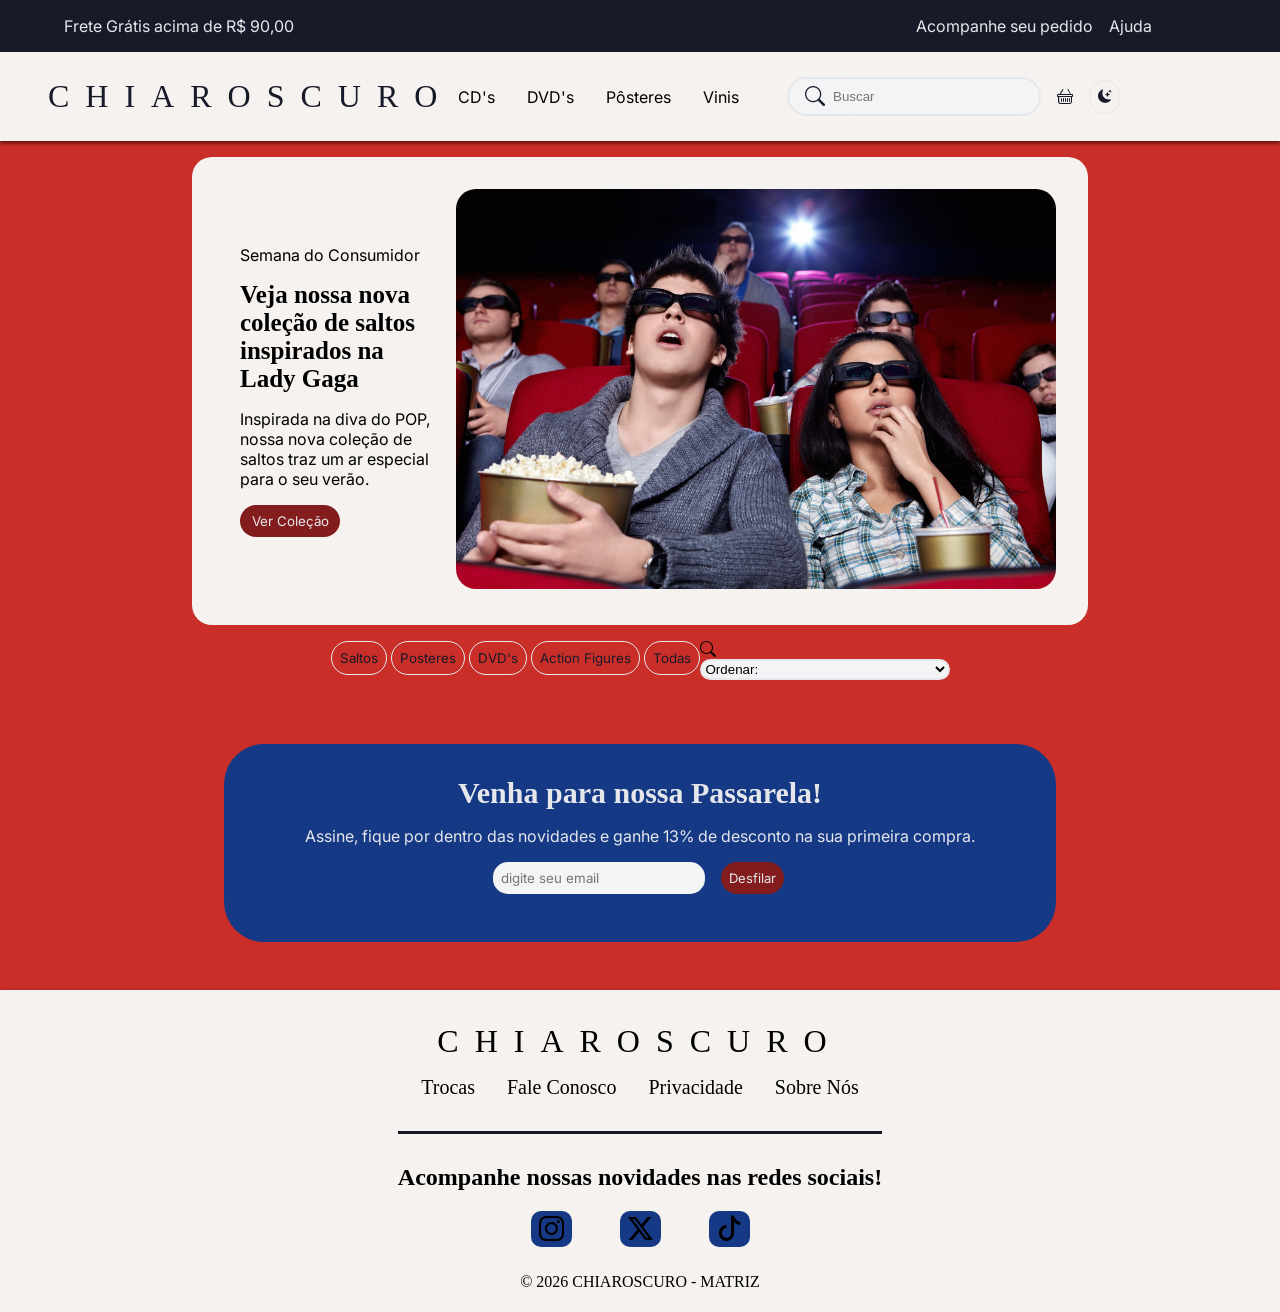
==== index.html @ cea55621 "estrutura inicial nova" ====
<!DOCTYPE html>
<html lang="pt-br">
<head>
    <meta charset="UTF-8">
    <meta name="viewport" content="width=device-width, initial-scale=1.0">
    <link rel="stylesheet" href="https://cdn.jsdelivr.net/npm/bootstrap-icons@1.13.1/font/bootstrap-icons.min.css">
    <link href="https://fonts.googleapis.com/css2?family=Newsreader&family=Inter&display=swap" rel="stylesheet">
    <link rel="stylesheet" href="style.css">
    <title>CHIAROSCURO</title>
</head>
<body>
    <div class="barra-superior">
        <div id="info-frete">
            <span class="frete-gratis">Frete Grátis acima de R$ 90,00</span>
        </div>

        <div id="info-mais">
            <nav>
                <ul>
                    <li><a href="">Acompanhe seu pedido</a></li>
                    <li><a href="">Ajuda</a></li>
                </ul>
            </nav>
        </div>
    </div>

    <header class="masthead">

        <h1>CHIAROSCURO</h1>
        <div class="info-header">
            <nav>
                <ul>
                    <li><a href=""></a>CD's</li>
                    <li><a href=""></a>DVD's</li>
                    <li><a href=""></a>Pôsteres</li>
                    <li><a href=""></a>Vinis</li>
                </ul>
            </nav>
        
            <div class="buscar-item">
                <i class="bi bi-search"></i>
                <input type="search" placeholder="Buscar">

                <div id="resultados-busca">
                    <div id="grid-resultados-busca">
                        
                    </div>
                </div>
            </div>

            <a href="carrinho.html" id="carrinho"><i class="bi bi-basket"></i></a>

            <button id="botao-modo-escuro" type="button"><i class="bi bi-moon-stars-fill"></i></button>
        </div>

    </header>

    <main>
        
        <section class="hero">
            <div class="novidades">
                <article class="bloco-principal">
                    <span>Semana do Consumidor</span>
                    <h2>Veja nossa nova coleção de saltos inspirados na Lady Gaga</h2>
                    <p>Inspirada na diva do POP, nossa nova coleção de saltos traz um ar especial para o seu verão.</p>
                    <div class="botao-vermais">
                        <button id="vermais">Ver Coleção</button>
                    </div>
                </article>

                <aside id="foto-ladygaga">
                    <img src="img/semana_do_consumidor.jpg" alt="amigos na sala de cinema">
                </aside>
            </div>
        
        </section>

        <section id="colecao-itens">
            <div class="topo-colecao-itens">
                <div class="filtrar-itens">
                    <button type="button">Saltos</button>
                    <button type="button">Posteres</button>
                    <button type="button">DVD's</button>
                    <button type="button">Action Figures</button>
                    <button type="button" id="filtrar-todos">Todas</button>
                </div>

                <div class="ordenar-itens">
                    <span class="total-itens"></span>

                    <div class="ordenar-itens">
                        <i class="bi bi-search"></i>
                        <select id="tipo-ordenacao" name="tipo-ordenacao" required>
                            <option value="ordenar">Ordenar: </option>
                            <option value="menor">menor -> maior</option>
                            <option value="maior">maior -> menor</option>
                            <option value="alfabetico">A a Z</option>
                            <option value="ocitebafla">Z a A</option>
                        </select>
                    </div>

                </div>
            </div>

            <div id="grid-colecao-itens">

            </div>
        </section>

        <section class="bloco-final">
            <div id="newsletter">
                <h2>Venha para nossa Passarela!</h2>
                <p>Assine, fique por dentro das novidades e ganhe 13% de desconto na sua primeira compra.</p>
                <form id="form-newsletter">
                    <input type="email" id="email" placeholder="digite seu email" required>
                    <button type="submit">Desfilar</button>
                </form>
                <div id="mensagem-newsletter"></div>
            </div>
        </section>

    </main>

    <footer>

        <div class="footer-institucional">
            <h1>CHIAROSCURO</h1>
            <nav class="info-institucional">
                <ul>
                    <li><a href="">Trocas</a></li>
                    <li><a href="mailto:monsterus@gmail.com">Fale Conosco</a></li>
                    <li><a href="">Privacidade</a></li>
                    <li><a href="">Sobre Nós</a></li>
                </ul>
            </nav>
        </div>
        <div class="footer-social">
            <h2>Acompanhe nossas novidades nas redes sociais!</h2>
            <nav>
                <ul>
                    <li><a href="https://www.instagram.com"><i class="bi bi-instagram"></i></a></i></li>
                    <li><a href="https://x.com"><i class="bi bi-twitter-x"></i></a></i></li>
                    <li><a href="https://www.tiktok.com"><i class="bi bi-tiktok"></i></a></li>
                </ul>
            </nav>
            <p>&copy; 2026 CHIAROSCURO - MATRIZ</p>
        </div>

    </footer>
    <script src="script.js"></script>
</body>
</html>
---- style.css ----
/********************
    GERAL 
********************/

* {
    margin: 0;
    padding: 0;
}

:root {
    --fundoPagina: #ca2e28; /* fundo de pagina */
    --ink: #181A2A ; /* texto principal*/
    --slate: #6B7280; /* texto secundario descricao*/
    --mist: #F3F4F6; /* cards campos*/ 
    --line: #E5E7EB; /* linhas e bordas */
    --accent: #6D28D9; /* marca, botoes de acao e destaques */
    --price: #059669; /*Precos e selos de oferta*/
    --star: #F59E0B; /*Estrelas de avaliacao*/

    --dvds: #6D28D9;
    --saltos: #0EA5E9;
    --poster: #059669;
    --figure: #DB2777;

    --padraoChiaroscuro: hsl(30, 23%, 95%);
    --padrao-Destaque: #153985;
    --botao-Destaque: #831d1d;

    --fonteTitulo: 'New Reader'; 
    --fontePadrao: 'Inter'; 

    --sombreamento: 0 2px 4px rgba(0, 0, 0, 0.6);
}

html {
    scroll-behavior: smooth;
    background-color: var(--fundoPagina);
}

/********************
    BOTÕES 
********************/

button {
    font-family: var(--fontePadrao);
    padding: 0.5rem;
    border-radius: 20px;
    transition: transform 0.3s;
    background-color: var(--paper);
    color: var(--ink);
    border: 1px solid var(--line);
}

button:hover {
    cursor: pointer;
    transform: scale(1.05);
}

.hero button{
    width: 50%;
    color: var(--line);
    background-color: var(--botao-Destaque);
    border: none;
}

#newsletter button {
    color: var(--line);
    font-size: 13px;
    background-color: var(--botao-Destaque);
    border: none;
}

.filtrar-noticias button {
    font-family: var(--fontePadrao);
    border: none;
}

.filtrar-noticias button:hover {
    background-color: var(--padraoExtravagancia);
    color: var(--paper);
}

/**************************
    BARRA SUPERIOR 
**************************/

.barra-superior{
    display: flex;
    justify-content: space-between;
    padding: 1rem;
    padding-left: 4rem;
    padding-right: 8rem;
    align-items: center;
    background-color: var(--ink);
}

.barra-superior span {
    font-family: var(--fontePadrao);
    color: var(--line);
}

#info-mais ul{
    display: flex;
    list-style: none;
    gap: 1rem;
}

#info-mais ul a {
    font-family: var(--fontePadrao);
    text-decoration: none;
    color: var(--line);
}

/**************************
    MASTERHEAD
**************************/

.masthead {
    display: flex; 
    justify-content: space-between;
    align-items: center;
    position: sticky;
    top: 0;
    padding: 1rem;
    padding-left: 2rem;
    padding-right: 10rem;
    background-color: var(--padraoChiaroscuro);
    box-shadow: var(--sombreamento);
    margin-bottom: 1rem;
}

.masthead h1 {
    font-family: var(--fonteTitulo);
    font-weight: 200;

    color: var(--ink);
    padding: 10px 0px;
    width: fit-content;
    padding-left: 1rem;
    letter-spacing: 1rem;
    
}

.info-header {
    display: flex;
    flex-direction: row;
    align-items: center;
    gap: 1rem;
}

.info-header ul {
    display: flex;
    list-style: none;
    gap: 2rem;
    margin-right: 2rem ;
    font-family: var(--fontePadrao);
}

.info-header ul a {
    position: relative;
    text-decoration: none;
    color: var(--ink);
}

.masthead a {
    text-decoration: none;
    color: var(--ink);
}

/* BUSCAR NOTÍCIAS */

.buscar-item, #tipo-ordenacao {
    background-color: var(--mist);
    display: flex;
    border: 2px solid var(--line);
    border-radius: 20px;
    align-items: center;
    position: relative;
    width: 250px;
    gap: 0;
}

.buscar-item i {
    display: block;
    font-size: 20px;
    padding-left: 1rem;
    padding-right: 0.5rem;
    color: var(--ink);
}

.buscar-item input {
    background-color: var(--mist);
    width: 100%;
    padding: 10px 0px 10px 0px;
    border: none;
    outline: none;
    border-radius: 20px;
}

.buscar-item:focus-within {
    border-color: var(--botao-Destaque);
}

#resultados-busca {
    display: none;
    position: absolute;
    top: calc(100% + 5px);;
    left: 0;
    width: 100%;
    background-color: var(--paper);
    padding: 1rem;
    max-height: 400px;
    overflow-y: auto;
}

.busca-invalida {
    grid-column: 1 / -1;
    display: flex;
    flex-direction: column;
    align-items: center;
}

.busca-invalida img {
    border-radius: 10px;
}

#grid-resultados-busca {
    display: grid;
    grid-template-columns: 1fr;
    gap: 1rem;
    scroll-behavior: auto;
}

.busca-sucedida {
    display: flex;
    flex-direction: column;
    max-width: 500px;
    padding: 0.7rem;
    gap: 0.3rem;
}

.busca-sucedida .manchete{
    color: var(--ink);
    font-family: var(--fonteTitulo);
    margin-top: 0.5rem;
    font-size: 16px;
}

.busca-sucedida .informacoes{
    color: var(--slate);
    font-size: 12px;
}

.img-noticia {
    width: 100%;
    height: 100px;
    object-fit: cover;
    border-radius: 10px;
    margin-bottom: 1rem;
}

/**********************
    HERO 
**********************/

.hero {
    display: flex;
    width: 70%;
    margin: 0 auto;
    border-radius: 20px;
    background-color: var(--padraoChiaroscuro);
}

.novidades {
    display: flex;
    padding: 2rem;
}

.bloco-principal {
    display: flex;
    flex-direction: column;
    padding: 1rem;
    background-color: var(--padraoChiaroscuro);
    justify-content: center;
    padding: 1rem;
    gap: 1rem;
    font-family: var(--fontePadrao);
}

.bloco-principal h2 { /* ??????? não foi*/
    font-family: var(--fonteTitulo);
    font-size: 25px;
}

.hero img {
    width: 600px;
    height: 400px;
    border-radius: 20px;
}

/********************
    GRID PRODUTOS
********************/

.colecao-itens {


}

/********************
    BLOCO FINAL 
********************/

.topo-colecao-itens {
    display: flex;
    justify-content: center;
    width: 70%;
    margin: 0 auto;
    padding: 1rem;
}

/********************
    BLOCO FINAL 
********************/

.bloco-final {
    display: flex;
    justify-content: center;
    width: 70%;
    margin: 0 auto;
    padding: 1rem;
}

/* NEWSLETTER */

#form-newsletter {
    display: flex;
}

#newsletter {
    display: flex;
    flex-direction: column;
    align-items: center;
    width: 100%;
    padding: 2rem;
    background-color: var(--padrao-Destaque);
    border-radius: 40px;
    gap: 1rem;
    margin: 2rem;
}

#newsletter h2 {
    font-size: 30px;
    color: var(--line);
    font-family: var(--fonteTitulo); 
}

#newsletter p {
    color: var(--line);
    font-family: var(--fontePadrao);
}

#newsletter input {
    width: 60%;
    background-color: var(--mist);
    font-family: var(--fontePadrao);
    border-radius: 15px;
    border: none;
    padding: 8px;
    margin: 0 1rem;
}

#newsletter input:focus {
  outline-color: var(--padrao-Destaque);
}

.mensagem-confirmacao {
    color: var(--line);
    display: flex;
    flex-direction: column;
    align-items: center;
    padding: 1rem;
    border-radius: 15px;
    background-color: var(--botao-Destaque);
}

.mensagem-confirmacao strong {
    font-size: 20px;
    color: var(--line);
    font-family: var(--fonteTitulo);
    padding: 0.5rem;
}

.mensagem-confirmacao img {
    padding: 0.5rem;
    border-radius: 15px;
    width: 200px;
    height: 100%;
}


/**************
    FOOTER
**************/

footer {
    display: grid;
    grid-template-rows: 1fr 1fr;
    padding: 1rem;
    align-items: center;
    justify-content: center;
    background-color: var(--padraoChiaroscuro);
    box-shadow: 0px 2px 4px rgba(0, 0, 0, 0.6);
}

.footer-institucional {
    display: grid;
    grid-template-rows: auto auto;
    align-items: center;
    justify-content: center;
    padding-bottom: 2rem;
    border-bottom: 3px solid var(--ink);
}

footer h1{
    text-align: center;
    font-weight: 200;
    font-family: var(--fonteTitulo);
    color:var(--corDestaquePadrao);
    padding-bottom: 1rem;
    letter-spacing: 1rem;
}

.footer-institucional li a{
    text-decoration: none;
}

.footer-institucional a:hover{
    text-decoration: underline;
}

.info-institucional ul{
    gap: 2rem;
    display: flex;
    list-style: none;
}

.info-institucional a {
    color: black;
    font-size: 20px;
}

.footer-social {
    display: grid;
    grid-template-rows: 1fr 1fr 1fr ;
    padding-top: 0.8rem;
    gap: 1.5rem;
    align-items: center;
    justify-content: center;
}

.footer-social ul {
    display: flex;
    list-style: none;
    align-items: center;
    justify-content: center;
}

.footer-social a {
    color: var(--corFundoPadrao);
    font-size: 25px;
    margin: 1.5rem;
    background-color: var(--padrao-Destaque);
    padding: 0.5rem;
    padding-top: 0.3rem;
    padding-bottom: 0.3rem;
    border-radius: 10px;
    color: var(--corFundoPadrao);
}

.footer-social p {
    text-align: center;
}
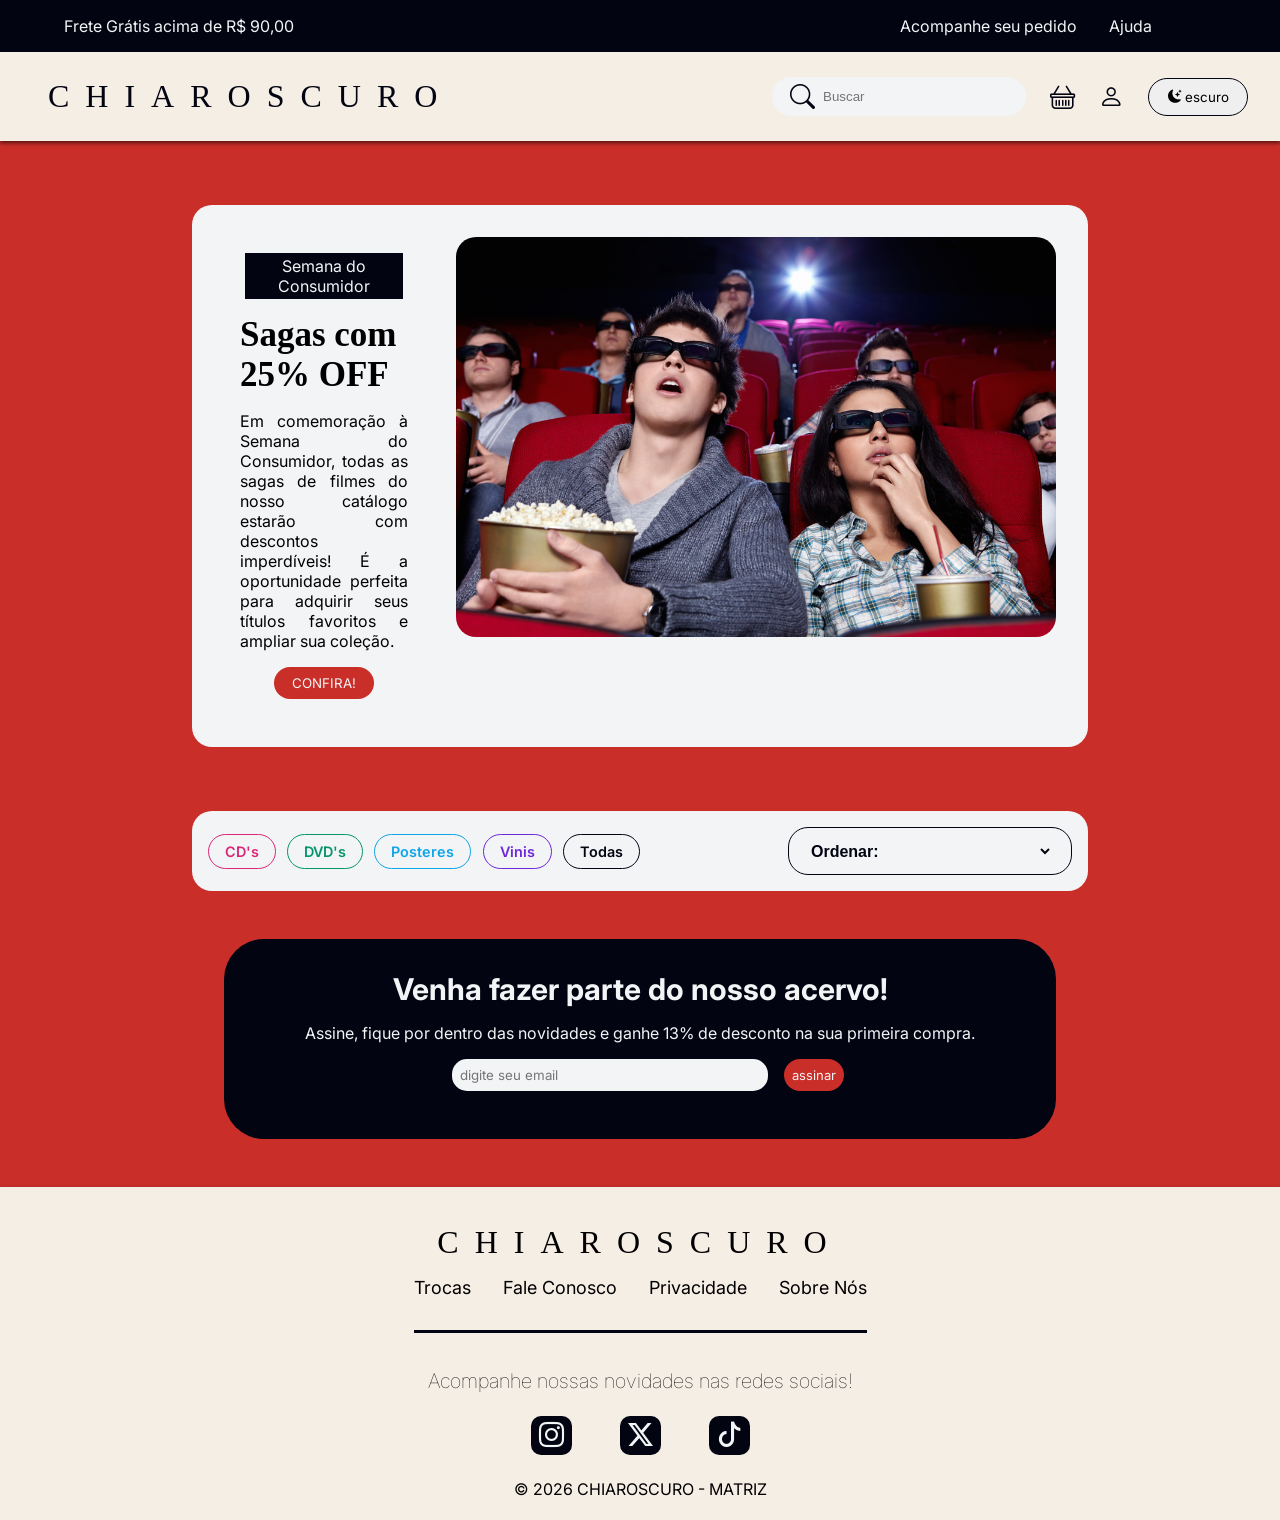
==== commit edb865e5: "STYLE: fim da estilização inicial" ====
--- a/index.html
+++ b/index.html
@@ -27,32 +27,25 @@
     <header class="masthead">
 
         <h1>CHIAROSCURO</h1>
-        <div class="info-header">
-            <nav>
-                <ul>
-                    <li><a href=""></a>CD's</li>
-                    <li><a href=""></a>DVD's</li>
-                    <li><a href=""></a>Pôsteres</li>
-                    <li><a href=""></a>Vinis</li>
-                </ul>
-            </nav>
-        
+
+        <div class="funcional-header">
+
             <div class="buscar-item">
                 <i class="bi bi-search"></i>
                 <input type="search" placeholder="Buscar">
 
                 <div id="resultados-busca">
-                    <div id="grid-resultados-busca">
-                        
-                    </div>
+                    <div id="grid-resultados-busca"></div>
                 </div>
             </div>
 
             <a href="carrinho.html" id="carrinho"><i class="bi bi-basket"></i></a>
 
-            <button id="botao-modo-escuro" type="button"><i class="bi bi-moon-stars-fill"></i></button>
+            <a href="login.html" id="login"><i class="bi bi-person"></i></a>
+
+            <button id="botao-modo-escuro" type="button"><i class="bi bi-moon-stars-fill"></i>escuro</button>
+
         </div>
-
     </header>
 
     <main>
@@ -60,11 +53,11 @@
         <section class="hero">
             <div class="novidades">
                 <article class="bloco-principal">
-                    <span>Semana do Consumidor</span>
-                    <h2>Veja nossa nova coleção de saltos inspirados na Lady Gaga</h2>
-                    <p>Inspirada na diva do POP, nossa nova coleção de saltos traz um ar especial para o seu verão.</p>
+                    <span id="semana-consumidor">Semana do Consumidor</span>
+                    <h2>Sagas com 25% OFF</h2>
+                    <p>Em comemoração à Semana do Consumidor, todas as sagas de filmes do nosso catálogo estarão com descontos imperdíveis! É a oportunidade perfeita para adquirir seus títulos favoritos e ampliar sua coleção.</p>
                     <div class="botao-vermais">
-                        <button id="vermais">Ver Coleção</button>
+                        <button id="vermais">CONFIRA!</button>
                     </div>
                 </article>
 
@@ -78,27 +71,21 @@
         <section id="colecao-itens">
             <div class="topo-colecao-itens">
                 <div class="filtrar-itens">
-                    <button type="button">Saltos</button>
+                    <button type="button">CD's</button>
+                    <button type="button">DVD's</button>
                     <button type="button">Posteres</button>
-                    <button type="button">DVD's</button>
-                    <button type="button">Action Figures</button>
+                    <button type="button">Vinis</button>
                     <button type="button" id="filtrar-todos">Todas</button>
                 </div>
 
-                <div class="ordenar-itens">
-                    <span class="total-itens"></span>
-
-                    <div class="ordenar-itens">
-                        <i class="bi bi-search"></i>
-                        <select id="tipo-ordenacao" name="tipo-ordenacao" required>
-                            <option value="ordenar">Ordenar: </option>
-                            <option value="menor">menor -> maior</option>
-                            <option value="maior">maior -> menor</option>
-                            <option value="alfabetico">A a Z</option>
-                            <option value="ocitebafla">Z a A</option>
-                        </select>
-                    </div>
-
+                <div class="campo-ordenacao">
+                    <select id="tipo-ordenacao" name="tipo-ordenacao">
+                        <option value="" selected disabled>Ordenar:</option>
+                        <option value="menor">Menor → maior</option>
+                        <option value="maior">Maior → menor</option>
+                        <option value="alfabetico">A a Z</option>
+                        <option value="ocitebafla">Z a A</option>
+                    </select>
                 </div>
             </div>
 
@@ -109,11 +96,11 @@
 
         <section class="bloco-final">
             <div id="newsletter">
-                <h2>Venha para nossa Passarela!</h2>
+                <h2>Venha fazer parte do nosso acervo!</h2>
                 <p>Assine, fique por dentro das novidades e ganhe 13% de desconto na sua primeira compra.</p>
                 <form id="form-newsletter">
                     <input type="email" id="email" placeholder="digite seu email" required>
-                    <button type="submit">Desfilar</button>
+                    <button type="submit">assinar</button>
                 </form>
                 <div id="mensagem-newsletter"></div>
             </div>
--- a/style.css
+++ b/style.css
@@ -1,3 +1,5 @@
+
+
 /********************
     GERAL 
 ********************/
@@ -9,22 +11,17 @@
 
 :root {
     --fundoPagina: #ca2e28; /* fundo de pagina */
-    --ink: #181A2A ; /* texto principal*/
-    --slate: #6B7280; /* texto secundario descricao*/
-    --mist: #F3F4F6; /* cards campos*/ 
-    --line: #E5E7EB; /* linhas e bordas */
+    --destaquePagina: #f5eee5;
+    --destaquePadrao: #020412 ; /* texto principal*/
+    --cards-font: #F3F4F6; /* cards-font campos*/ 
     --accent: #6D28D9; /* marca, botoes de acao e destaques */
     --price: #059669; /*Precos e selos de oferta*/
     --star: #F59E0B; /*Estrelas de avaliacao*/
 
-    --dvds: #6D28D9;
-    --saltos: #0EA5E9;
-    --poster: #059669;
-    --figure: #DB2777;
-
-    --padraoChiaroscuro: hsl(30, 23%, 95%);
-    --padrao-Destaque: #153985;
-    --botao-Destaque: #831d1d;
+    --cds: #6D28D9;
+    --dvds: #0EA5E9;
+    --posteres: #059669;
+    --vinis: #DB2777;
 
     --fonteTitulo: 'New Reader'; 
     --fontePadrao: 'Inter'; 
@@ -35,6 +32,7 @@
 html {
     scroll-behavior: smooth;
     background-color: var(--fundoPagina);
+    font-family: var(--fontePadrao);
 }
 
 /********************
@@ -46,9 +44,6 @@
     padding: 0.5rem;
     border-radius: 20px;
     transition: transform 0.3s;
-    background-color: var(--paper);
-    color: var(--ink);
-    border: 1px solid var(--line);
 }
 
 button:hover {
@@ -56,17 +51,28 @@
     transform: scale(1.05);
 }
 
+#botao-modo-escuro {
+    border: 1px solid var(--destaquePadrao);
+    display: flex;
+    align-items: center;
+    justify-content: center;
+    gap: 4px;
+
+    width: 100px;
+    height: 38px;
+}
+
 .hero button{
-    width: 50%;
-    color: var(--line);
-    background-color: var(--botao-Destaque);
+    width: 100px;
+    color: var(--cards-font);
+    background-color: var(--fundoPagina);
     border: none;
 }
 
 #newsletter button {
-    color: var(--line);
+    color: var(--cards-font);
     font-size: 13px;
-    background-color: var(--botao-Destaque);
+    background-color: var(--fundoPagina);
     border: none;
 }
 
@@ -91,24 +97,28 @@
     padding-left: 4rem;
     padding-right: 8rem;
     align-items: center;
-    background-color: var(--ink);
+    background-color: var(--destaquePadrao);
 }
 
 .barra-superior span {
     font-family: var(--fontePadrao);
-    color: var(--line);
+    color: var(--cards-font);
 }
 
 #info-mais ul{
     display: flex;
     list-style: none;
-    gap: 1rem;
+    gap: 2rem;
 }
 
 #info-mais ul a {
     font-family: var(--fontePadrao);
     text-decoration: none;
-    color: var(--line);
+    color: var(--cards-font);
+}
+
+#info-mais ul a:hover{
+    text-decoration: underline;
 }
 
 /**************************
@@ -116,63 +126,52 @@
 **************************/
 
 .masthead {
-    display: flex; 
+    display: flex;
     justify-content: space-between;
     align-items: center;
+
     position: sticky;
     top: 0;
-    padding: 1rem;
-    padding-left: 2rem;
-    padding-right: 10rem;
-    background-color: var(--padraoChiaroscuro);
+    z-index: 1000;
+
+    padding: 1rem 2rem;
+    background-color: var(--destaquePagina);
     box-shadow: var(--sombreamento);
     margin-bottom: 1rem;
+}
+
+.funcional-header {
+    display: flex;
+    align-items: center;
+    gap: 1.5rem;
+}
+
+.funcional-header i:not(#botao-modo-escuro i) {
+    font-size: 25px;
 }
 
 .masthead h1 {
     font-family: var(--fonteTitulo);
     font-weight: 200;
 
-    color: var(--ink);
-    padding: 10px 0px;
+    color: var(--destaquePadrao);
+    padding: 10px 0;
     width: fit-content;
     padding-left: 1rem;
     letter-spacing: 1rem;
-    
-}
-
-.info-header {
-    display: flex;
-    flex-direction: row;
-    align-items: center;
-    gap: 1rem;
-}
-
-.info-header ul {
-    display: flex;
-    list-style: none;
-    gap: 2rem;
-    margin-right: 2rem ;
-    font-family: var(--fontePadrao);
-}
-
-.info-header ul a {
-    position: relative;
-    text-decoration: none;
-    color: var(--ink);
 }
 
 .masthead a {
     text-decoration: none;
-    color: var(--ink);
+    color: var(--destaquePadrao);
 }
 
 /* BUSCAR NOTÍCIAS */
 
 .buscar-item, #tipo-ordenacao {
-    background-color: var(--mist);
-    display: flex;
-    border: 2px solid var(--line);
+    background-color: var(--cards-font);
+    display: flex;
+    border: 2px solid var(--cards-font);
     border-radius: 20px;
     align-items: center;
     position: relative;
@@ -185,11 +184,11 @@
     font-size: 20px;
     padding-left: 1rem;
     padding-right: 0.5rem;
-    color: var(--ink);
+    color: var(--destaquePadrao);
 }
 
 .buscar-item input {
-    background-color: var(--mist);
+    background-color: var(--cards-font);
     width: 100%;
     padding: 10px 0px 10px 0px;
     border: none;
@@ -240,7 +239,7 @@
 }
 
 .busca-sucedida .manchete{
-    color: var(--ink);
+    color: var(--destaquePadrao);
     font-family: var(--fonteTitulo);
     margin-top: 0.5rem;
     font-size: 16px;
@@ -268,7 +267,8 @@
     width: 70%;
     margin: 0 auto;
     border-radius: 20px;
-    background-color: var(--padraoChiaroscuro);
+    background-color: var(--cards-font);
+    margin-top: 4rem;
 }
 
 .novidades {
@@ -280,16 +280,30 @@
     display: flex;
     flex-direction: column;
     padding: 1rem;
-    background-color: var(--padraoChiaroscuro);
+    align-items: center;
     justify-content: center;
     padding: 1rem;
     gap: 1rem;
-    font-family: var(--fontePadrao);
-}
-
-.bloco-principal h2 { /* ??????? não foi*/
+    background-color: var(--cards-font);
+    font-family: var(--fontePadrao);
+    margin-right: 2rem;
+}
+
+#semana-consumidor {
+    width: 90%;
+    background-color: var(--destaquePadrao);
+    color: var(--cards-font);
+    text-align: center;
+    padding: 0.2rem;
+}
+
+.bloco-principal h2 { 
     font-family: var(--fonteTitulo);
-    font-size: 25px;
+    font-size: 35px;
+}
+
+.bloco-principal p {
+    text-align: justify;
 }
 
 .hero img {
@@ -302,16 +316,120 @@
     GRID PRODUTOS
 ********************/
 
-.colecao-itens {
-
-
+#colecao-itens {
+    display: flex;
+    width: 70%;
+    margin: 0 auto;
+    border-radius: 20px;
+    background-color: var(--cards-font);
+    margin-top: 4rem;
+}
+
+.topo-colecao-itens {
+    display: flex;
+    justify-content: space-between;
+    align-items: center;
+
+    width: 100%;
+    gap: 1rem;
+    padding: 1rem ;
+}
+
+.filtrar-itens {
+    display: flex;
+    align-items: center;
+    gap: 0.7rem;
+    flex-wrap: wrap;
+}
+
+.filtrar-itens button {
+    background-color: transparent;
+    border: 1.5px solid;
+    border-radius: 20px;
+    padding: 0.5rem 1rem;
+
+    font-size: 0.9rem;
+    font-weight: 600;
+
+    cursor: pointer;
+    transition: all 0.3s ease;
+}
+
+.filtrar-itens button:nth-child(1) {
+    color: var(--vinis);
+    border-color: var(--vinis);
+}
+
+.filtrar-itens button:nth-child(2) {
+    color: var(--posteres);
+    border-color: var(--posteres);
+}
+
+.filtrar-itens button:nth-child(3) {
+    color: var(--dvds);
+    border-color: var(--dvds);
+}
+
+.filtrar-itens button:nth-child(4) {
+    color: var(--cds);
+    border-color: var(--cds);
+}
+
+.filtrar-itens button:nth-child(1):hover {
+    background-color: var(--vinis);
+}
+
+.filtrar-itens button:nth-child(2):hover {
+    background-color: var(--posteres);
+}
+
+.filtrar-itens button:nth-child(3):hover {
+    background-color: var(--dvds);
+}
+
+.filtrar-itens button:nth-child(4):hover {
+    background-color: var(--cds);
+}
+
+.filtrar-itens button:last-child {
+    color: var(--destaquePadrao);
+    border-color: var(--destaquePadrao);
+}
+
+.filtrar-itens button:last-child:hover {
+    background-color: var(--destaquePadrao);
+}
+
+.filtrar-itens button:hover {
+    color: white;
+}
+
+.campo-ordenacao {
+    display: flex;
+    align-items: center;
+
+    padding: 0.7rem 1rem;
+    border: 1px solid var(--destaquePadrao);
+    border-radius: 20px;
+}
+
+.campo-ordenacao select {
+    border: none;
+    outline: none;
+    background: transparent;
+
+    font-size: 1rem;
+    font-weight: 600;
+    color: var(--destaquePadrao);
+
+    cursor: pointer;
 }
 
 /********************
     BLOCO FINAL 
 ********************/
 
-.topo-colecao-itens {
+.bloco-final {
     display: flex;
     justify-content: center;
     width: 70%;
@@ -319,18 +437,6 @@
     padding: 1rem;
 }
 
-/********************
-    BLOCO FINAL 
-********************/
-
-.bloco-final {
-    display: flex;
-    justify-content: center;
-    width: 70%;
-    margin: 0 auto;
-    padding: 1rem;
-}
-
 /* NEWSLETTER */
 
 #form-newsletter {
@@ -343,7 +449,8 @@
     align-items: center;
     width: 100%;
     padding: 2rem;
-    background-color: var(--padrao-Destaque);
+    background-color: var(--destaquePadrao);
+    color: var(--cards-font);
     border-radius: 40px;
     gap: 1rem;
     margin: 2rem;
@@ -351,18 +458,18 @@
 
 #newsletter h2 {
     font-size: 30px;
-    color: var(--line);
-    font-family: var(--fonteTitulo); 
+    color: var(cards-font);
+    font-family: var(--fontePadrao); 
 }
 
 #newsletter p {
-    color: var(--line);
+    color: var(--cards-font);
     font-family: var(--fontePadrao);
 }
 
 #newsletter input {
-    width: 60%;
-    background-color: var(--mist);
+    width: 300px;
+    background-color: var(--cards-font);
     font-family: var(--fontePadrao);
     border-radius: 15px;
     border: none;
@@ -375,19 +482,20 @@
 }
 
 .mensagem-confirmacao {
-    color: var(--line);
+    color: var(--cards-font);
     display: flex;
     flex-direction: column;
     align-items: center;
     padding: 1rem;
     border-radius: 15px;
-    background-color: var(--botao-Destaque);
+    background-color: var(--destaquePagina);
+    color: var(--destaquePadrao);
 }
 
 .mensagem-confirmacao strong {
     font-size: 20px;
-    color: var(--line);
-    font-family: var(--fonteTitulo);
+    color: var(--cards-font);
+    font-family: var(--fontePadrao);
     padding: 0.5rem;
 }
 
@@ -409,8 +517,8 @@
     padding: 1rem;
     align-items: center;
     justify-content: center;
-    background-color: var(--padraoChiaroscuro);
-    box-shadow: 0px 2px 4px rgba(0, 0, 0, 0.6);
+    background-color: var(--destaquePagina);
+    box-shadow: var(--sombreamento);
 }
 
 .footer-institucional {
@@ -419,7 +527,7 @@
     align-items: center;
     justify-content: center;
     padding-bottom: 2rem;
-    border-bottom: 3px solid var(--ink);
+    border-bottom: 3px solid var(--destaquePadrao);
 }
 
 footer h1{
@@ -431,6 +539,11 @@
     letter-spacing: 1rem;
 }
 
+footer h2 {
+    font-weight: 100;
+    font-size: 20px;
+}
+
 .footer-institucional li a{
     text-decoration: none;
 }
@@ -447,7 +560,7 @@
 
 .info-institucional a {
     color: black;
-    font-size: 20px;
+    font-size: 18px;
 }
 
 .footer-social {
@@ -467,10 +580,9 @@
 }
 
 .footer-social a {
-    color: var(--corFundoPadrao);
     font-size: 25px;
     margin: 1.5rem;
-    background-color: var(--padrao-Destaque);
+    background-color: var(--destaquePadrao);
     padding: 0.5rem;
     padding-top: 0.3rem;
     padding-bottom: 0.3rem;
@@ -480,4 +592,8 @@
 
 .footer-social p {
     text-align: center;
+}
+
+.footer-social i {
+    color: var(--cards-font);
 }
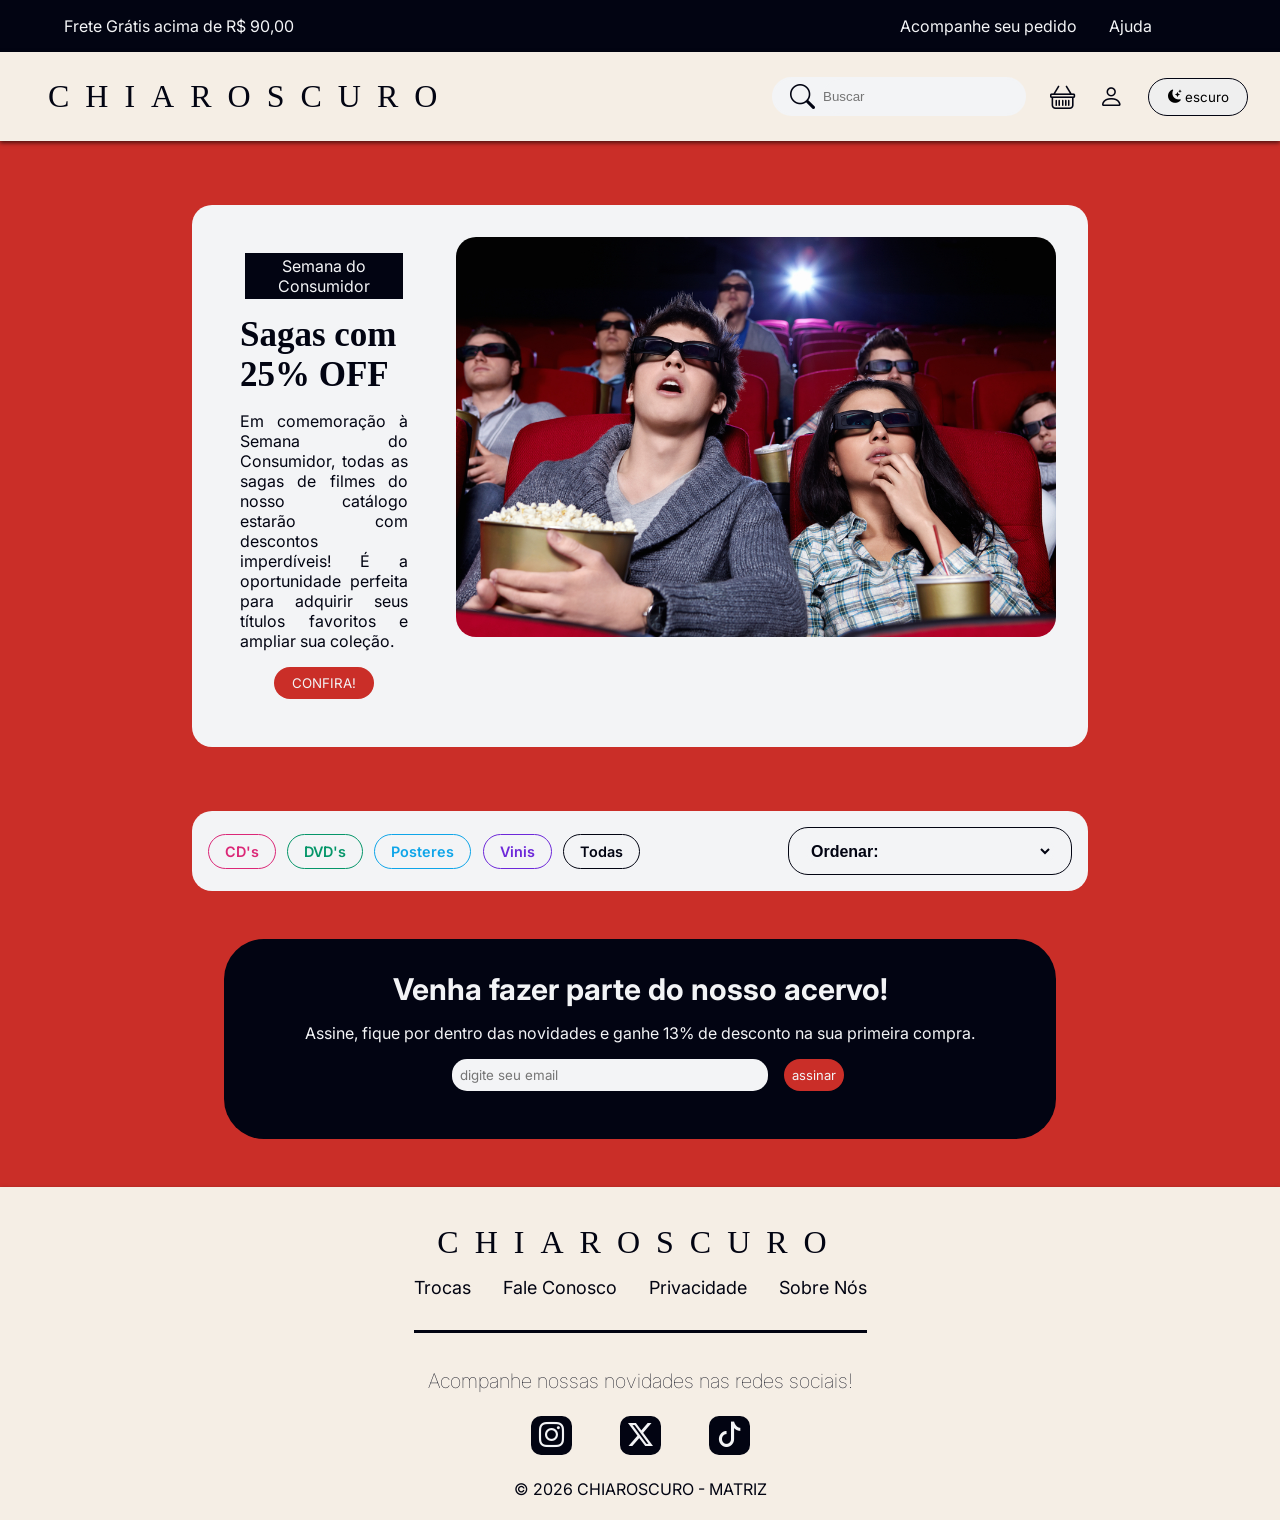
==== commit 20788d96: "modo escuro" ====
--- a/index.html
+++ b/index.html
@@ -18,7 +18,7 @@
             <nav>
                 <ul>
                     <li><a href="">Acompanhe seu pedido</a></li>
-                    <li><a href="">Ajuda</a></li>
+                    <li><a href="#footer">Ajuda</a></li>
                 </ul>
             </nav>
         </div>
@@ -108,14 +108,14 @@
 
     </main>
 
-    <footer>
+    <footer id="footer">
 
         <div class="footer-institucional">
             <h1>CHIAROSCURO</h1>
             <nav class="info-institucional">
                 <ul>
                     <li><a href="">Trocas</a></li>
-                    <li><a href="mailto:monsterus@gmail.com">Fale Conosco</a></li>
+                    <li><a href="mailto:chiaroscuro@matriz.com.br">Fale Conosco</a></li>
                     <li><a href="">Privacidade</a></li>
                     <li><a href="">Sobre Nós</a></li>
                 </ul>
--- a/style.css
+++ b/style.css
@@ -12,7 +12,8 @@
 :root {
     --fundoPagina: #ca2e28; /* fundo de pagina */
     --destaquePagina: #f5eee5;
-    --destaquePadrao: #020412 ; /* texto principal*/
+    --destaquePadrao: #020412; /* texto principal*/
+    --destaqueBotao: #F3F4F6; /* botao - para diferenciar no modo escuro */
     --cards-font: #F3F4F6; /* cards-font campos*/ 
     --accent: #6D28D9; /* marca, botoes de acao e destaques */
     --price: #059669; /*Precos e selos de oferta*/
@@ -31,8 +32,12 @@
 
 html {
     scroll-behavior: smooth;
+    font-family: var(--fontePadrao);
+}
+
+body {
     background-color: var(--fundoPagina);
-    font-family: var(--fontePadrao);
+    color: var(--destaquePadrao);
 }
 
 /********************
@@ -64,13 +69,13 @@
 
 .hero button{
     width: 100px;
-    color: var(--cards-font);
+    color: var(--destaqueBotao);
     background-color: var(--fundoPagina);
     border: none;
 }
 
 #newsletter button {
-    color: var(--cards-font);
+    color: var(--destaqueBotao);
     font-size: 13px;
     background-color: var(--fundoPagina);
     border: none;
@@ -482,19 +487,22 @@
 }
 
 .mensagem-confirmacao {
-    color: var(--cards-font);
+    color: var(--destaquePadrao);
     display: flex;
     flex-direction: column;
     align-items: center;
     padding: 1rem;
     border-radius: 15px;
     background-color: var(--destaquePagina);
+}
+
+#newsletter .mensagem-confirmacao p {
     color: var(--destaquePadrao);
 }
 
 .mensagem-confirmacao strong {
     font-size: 20px;
-    color: var(--cards-font);
+    color: var(--destaquePadrao);
     font-family: var(--fontePadrao);
     padding: 0.5rem;
 }
@@ -505,7 +513,6 @@
     width: 200px;
     height: 100%;
 }
-
 
 /**************
     FOOTER
@@ -559,7 +566,7 @@
 }
 
 .info-institucional a {
-    color: black;
+    color: var(--destaquePadrao);
     font-size: 18px;
 }
 
@@ -596,4 +603,16 @@
 
 .footer-social i {
     color: var(--cards-font);
+}
+
+/***********************
+    MODO - ESCURO
+***********************/
+
+.modo-escuro {
+    --fundoPagina: #060606;
+    --destaquePagina: #292929;
+    --destaquePadrao: #f5eee5;
+    --destaqueBotao: #bcb6b6;
+    --cards-font: #353535;
 }
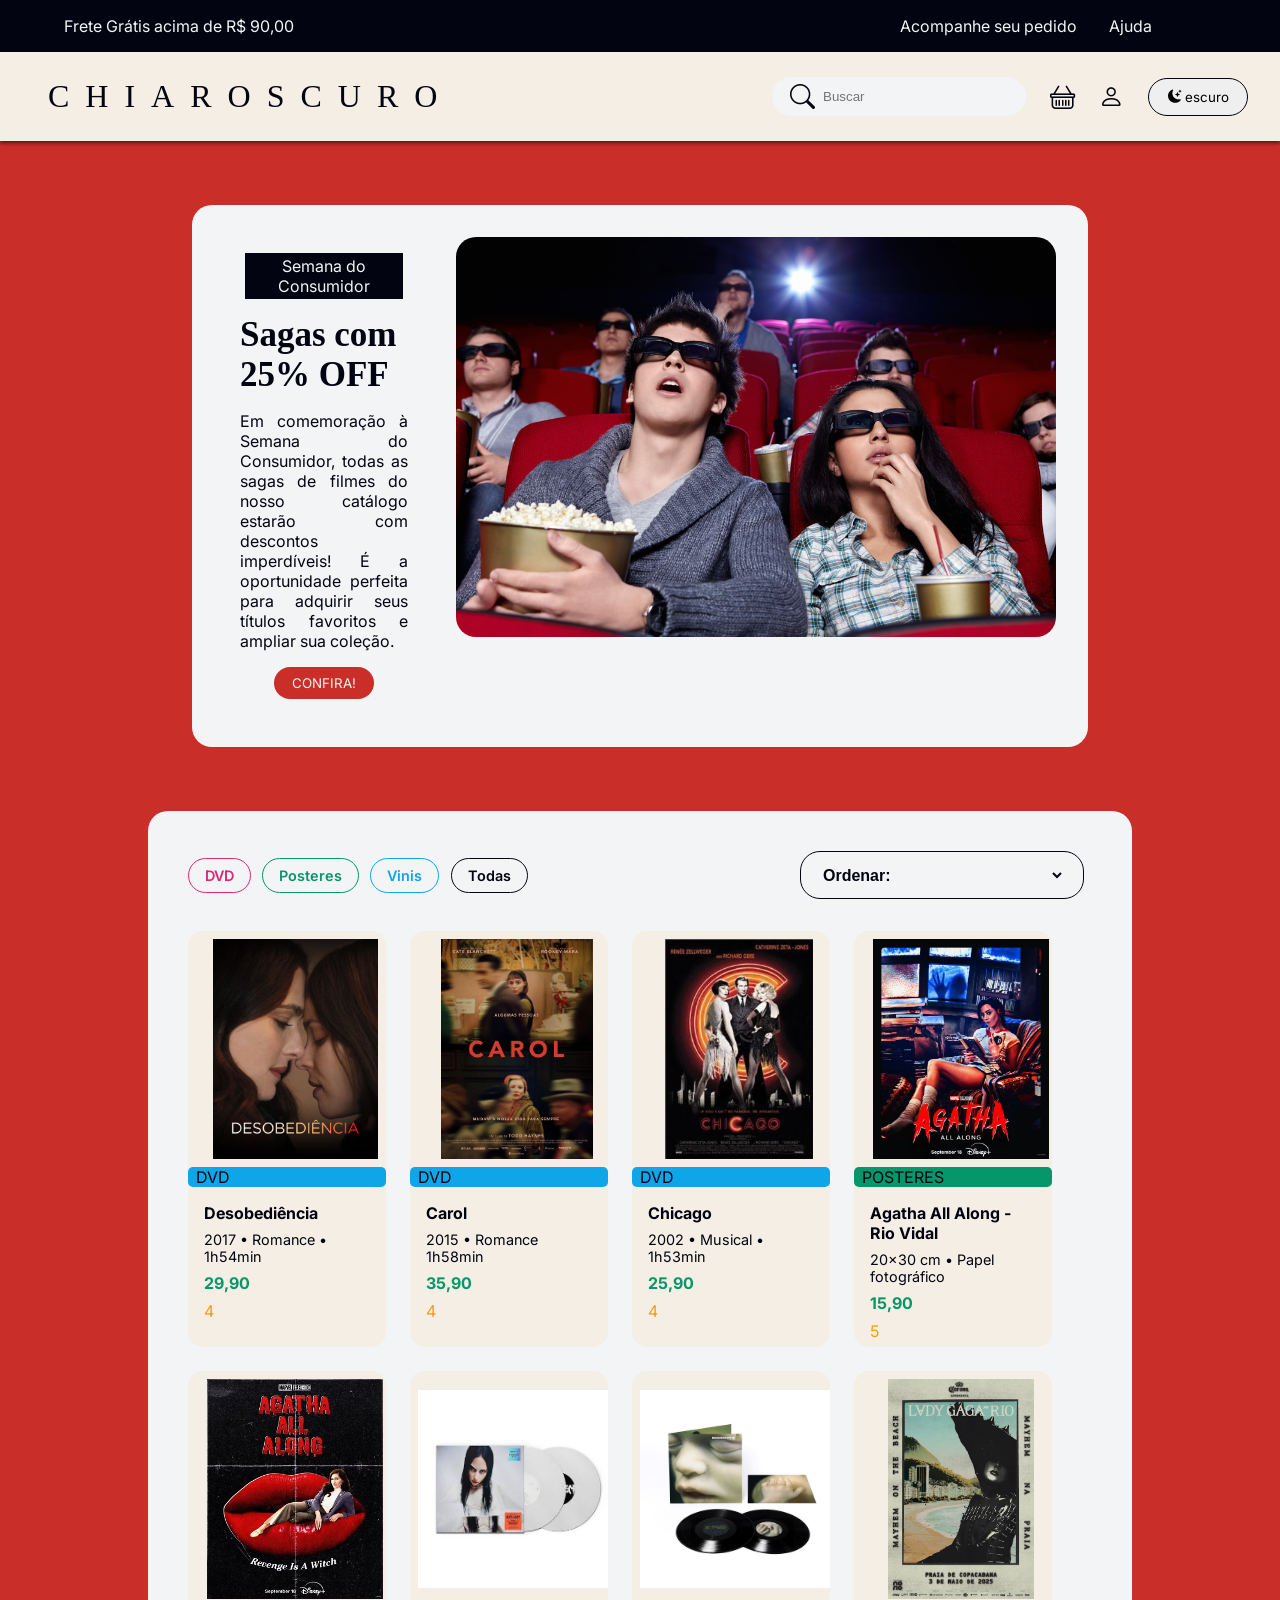
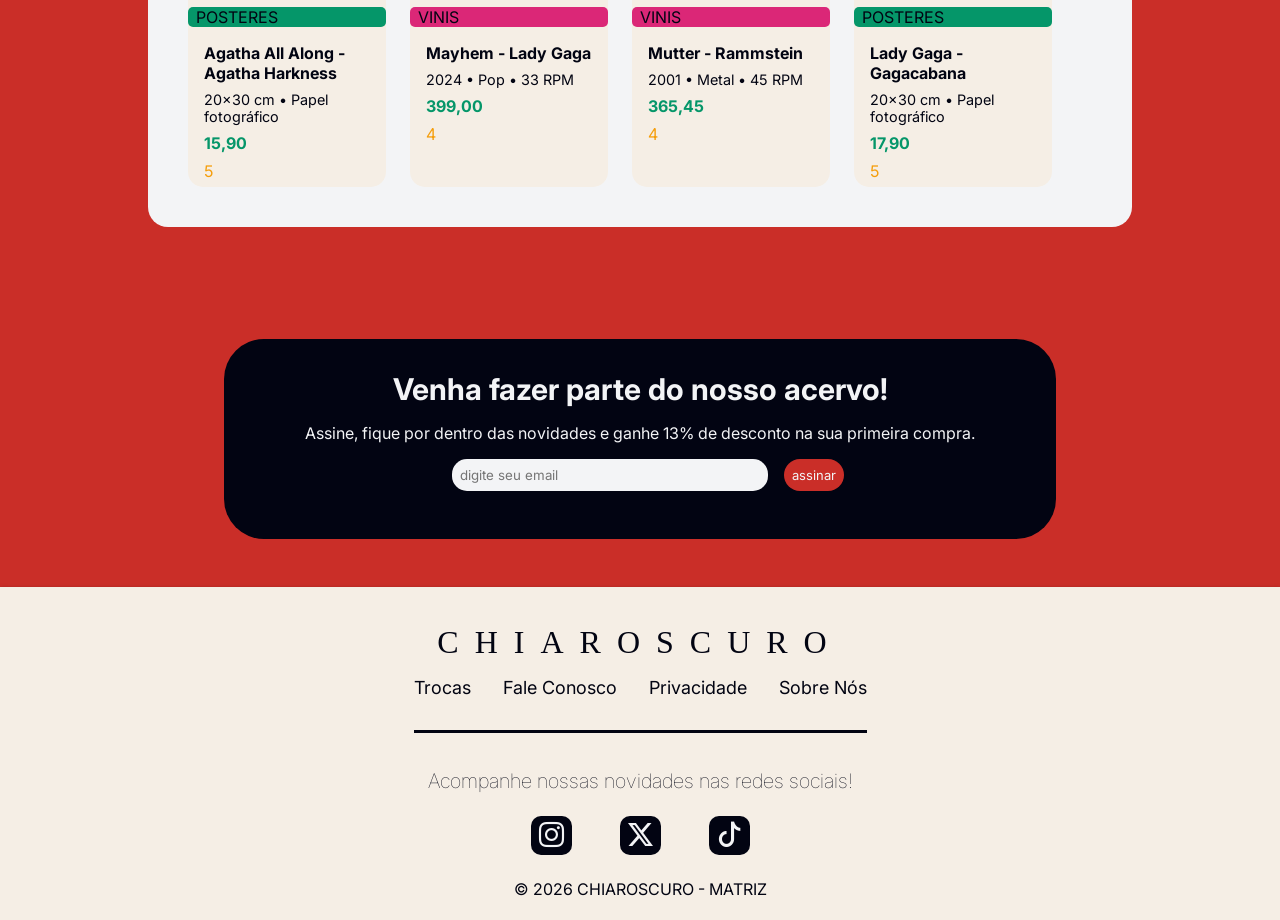
==== commit 09acb7e8: "FEAT: estrutura basica dos produtos" ====
--- a/index.html
+++ b/index.html
@@ -71,8 +71,7 @@
         <section id="colecao-itens">
             <div class="topo-colecao-itens">
                 <div class="filtrar-itens">
-                    <button type="button">CD's</button>
-                    <button type="button">DVD's</button>
+                    <button type="button">DVD</button>
                     <button type="button">Posteres</button>
                     <button type="button">Vinis</button>
                     <button type="button" id="filtrar-todos">Todas</button>
--- a/style.css
+++ b/style.css
@@ -19,7 +19,6 @@
     --price: #059669; /*Precos e selos de oferta*/
     --star: #F59E0B; /*Estrelas de avaliacao*/
 
-    --cds: #6D28D9;
     --dvds: #0EA5E9;
     --posteres: #059669;
     --vinis: #DB2777;
@@ -323,11 +322,13 @@
 
 #colecao-itens {
     display: flex;
+    flex-direction: column;
     width: 70%;
-    margin: 0 auto;
+    margin: 4rem auto;
     border-radius: 20px;
     background-color: var(--cards-font);
-    margin-top: 4rem;
+    padding: 1.5rem;
+    padding-right: 4rem;
 }
 
 .topo-colecao-itens {
@@ -338,6 +339,62 @@
     width: 100%;
     gap: 1rem;
     padding: 1rem ;
+}
+
+#grid-colecao-itens {
+    display: grid;
+    grid-template-columns: repeat(4, 1fr);
+    gap: 1.5rem;
+    padding: 1rem;
+}
+
+.produto-info {
+    display: flex;
+    flex-direction: column;
+    height: 400px;
+    background-color: var(--destaquePagina);
+    border-radius: 15px;
+    overflow: hidden;
+    padding-bottom: 1rem;
+    transition: transform 0.3s;
+}
+
+.produto-info:hover {
+    transform: translateY(-5px);
+}
+
+.img-produto {
+    width: 100%;
+    height: 220px;
+    object-fit: contain;
+    background-color: var(--destaquePagina);
+    padding: 0.5rem;
+}
+
+.informacoes {
+    display: flex;
+    flex-direction: column;
+    gap: 0.5rem;
+    padding: 1rem;
+}
+
+.nome {
+    font-size: 1rem;
+    color: var(--destaquePadrao);
+}
+
+.descricao {
+    font-size: 0.9rem;
+    color: var(--destaquePadrao);
+}
+
+.preco {
+    font-weight: bold;
+    color: var(--price);
+}
+
+.avaliacao {
+    color: var(--star);
 }
 
 .filtrar-itens {
@@ -428,6 +485,30 @@
     color: var(--destaquePadrao);
 
     cursor: pointer;
+}
+
+.categoriadvd {
+    background-color: var(--dvds);
+    border-radius: 5px;
+    color: var(--paper);
+    padding-left: 0.5rem;
+    text-transform: uppercase;
+}
+
+.categoriaposteres {
+    background-color: var(--posteres);
+    border-radius: 5px;
+    color: var(--paper);
+    padding-left: 0.5rem;
+    text-transform: uppercase;
+}
+
+.categoriavinis {
+    background-color: var(--vinis);
+    border-radius: 5px;
+    color: var(--paper);
+    padding-left: 0.5rem;
+    text-transform: uppercase;
 }
 
 /********************
@@ -615,4 +696,4 @@
     --destaquePadrao: #f5eee5;
     --destaqueBotao: #bcb6b6;
     --cards-font: #353535;
-}+}
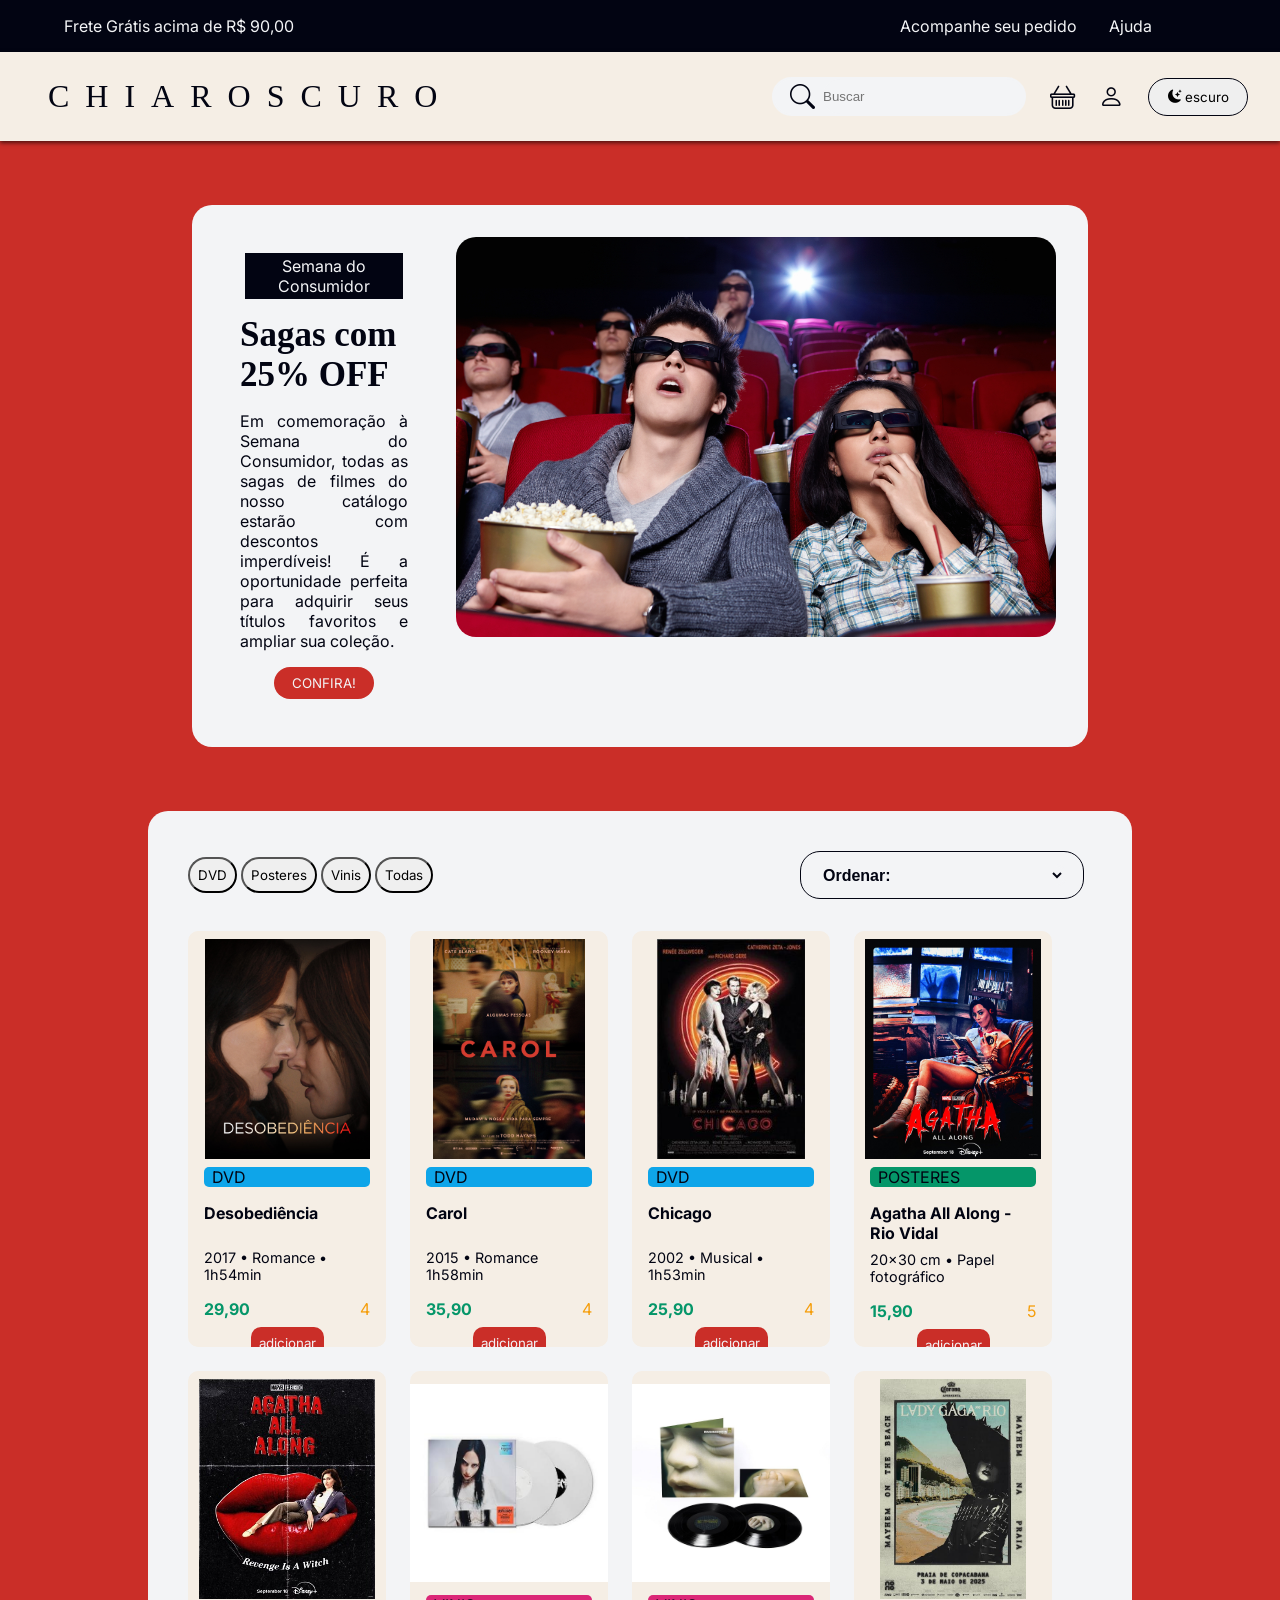
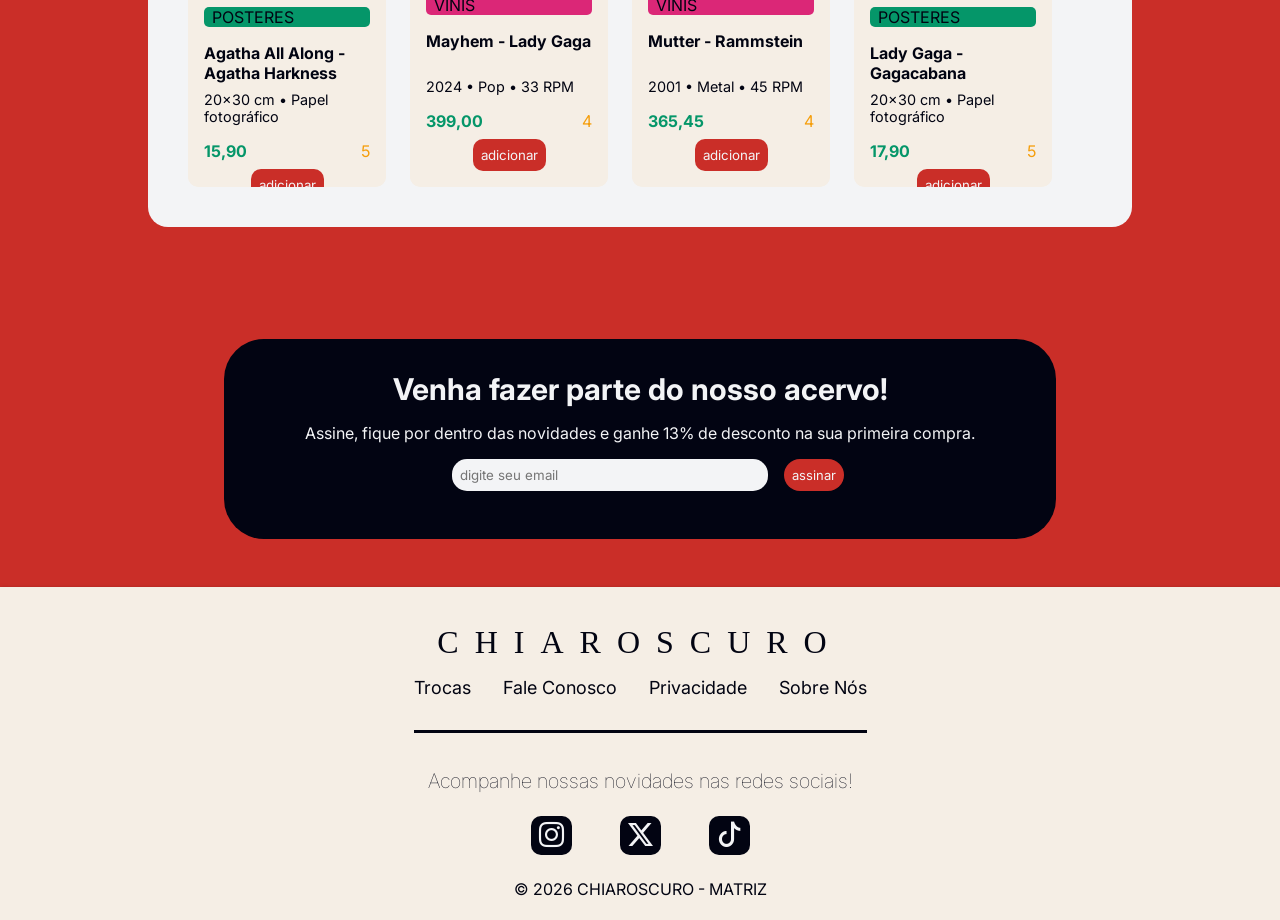
==== commit d7364763: "FEAT: filtrar produtos" ====
--- a/index.html
+++ b/index.html
@@ -70,7 +70,7 @@
 
         <section id="colecao-itens">
             <div class="topo-colecao-itens">
-                <div class="filtrar-itens">
+                <div class="filtrar-produtos">
                     <button type="button">DVD</button>
                     <button type="button">Posteres</button>
                     <button type="button">Vinis</button>
--- a/style.css
+++ b/style.css
@@ -353,22 +353,19 @@
     flex-direction: column;
     height: 400px;
     background-color: var(--destaquePagina);
-    border-radius: 15px;
+    border-radius: 10px;
     overflow: hidden;
     padding-bottom: 1rem;
-    transition: transform 0.3s;
-}
-
-.produto-info:hover {
-    transform: translateY(-5px);
 }
 
 .img-produto {
     width: 100%;
     height: 220px;
     object-fit: contain;
-    background-color: var(--destaquePagina);
-    padding: 0.5rem;
+    object-position: center;
+    display: block;
+    padding-top: 0.5rem;
+    padding-bottom: 0.5rem;
 }
 
 .informacoes {
@@ -381,11 +378,21 @@
 .nome {
     font-size: 1rem;
     color: var(--destaquePadrao);
+    min-height: 2.4rem;
 }
 
 .descricao {
     font-size: 0.9rem;
     color: var(--destaquePadrao);
+}
+
+.preco-avaliacao {
+    display: flex;
+    justify-content: space-between;
+    align-items: center;
+    padding-left: 1rem;
+    padding-right: 1rem;
+    gap: 0.5rem;
 }
 
 .preco {
@@ -395,6 +402,19 @@
 
 .avaliacao {
     color: var(--star);
+}
+
+.adicionar-produto {
+    display: flex;
+    justify-content: center;
+    padding-top: 0.5rem;
+}
+
+.botao-adicionar {
+    background-color: var(--fundoPagina);
+    color: var(--cards-font);
+    border-radius: 10px;
+    border: none;
 }
 
 .filtrar-itens {
@@ -488,6 +508,8 @@
 }
 
 .categoriadvd {
+    width: 80%;
+    align-self: center;
     background-color: var(--dvds);
     border-radius: 5px;
     color: var(--paper);
@@ -496,6 +518,8 @@
 }
 
 .categoriaposteres {
+    width: 80%;
+    align-self: center;
     background-color: var(--posteres);
     border-radius: 5px;
     color: var(--paper);
@@ -504,6 +528,8 @@
 }
 
 .categoriavinis {
+    width: 80%;
+    align-self: center;
     background-color: var(--vinis);
     border-radius: 5px;
     color: var(--paper);
@@ -697,3 +723,8 @@
     --destaqueBotao: #bcb6b6;
     --cards-font: #353535;
 }
+
+.modo-escuro .botao-adicionar {
+    background-color: #ca2e28;
+    color: #F3F4F6;
+}
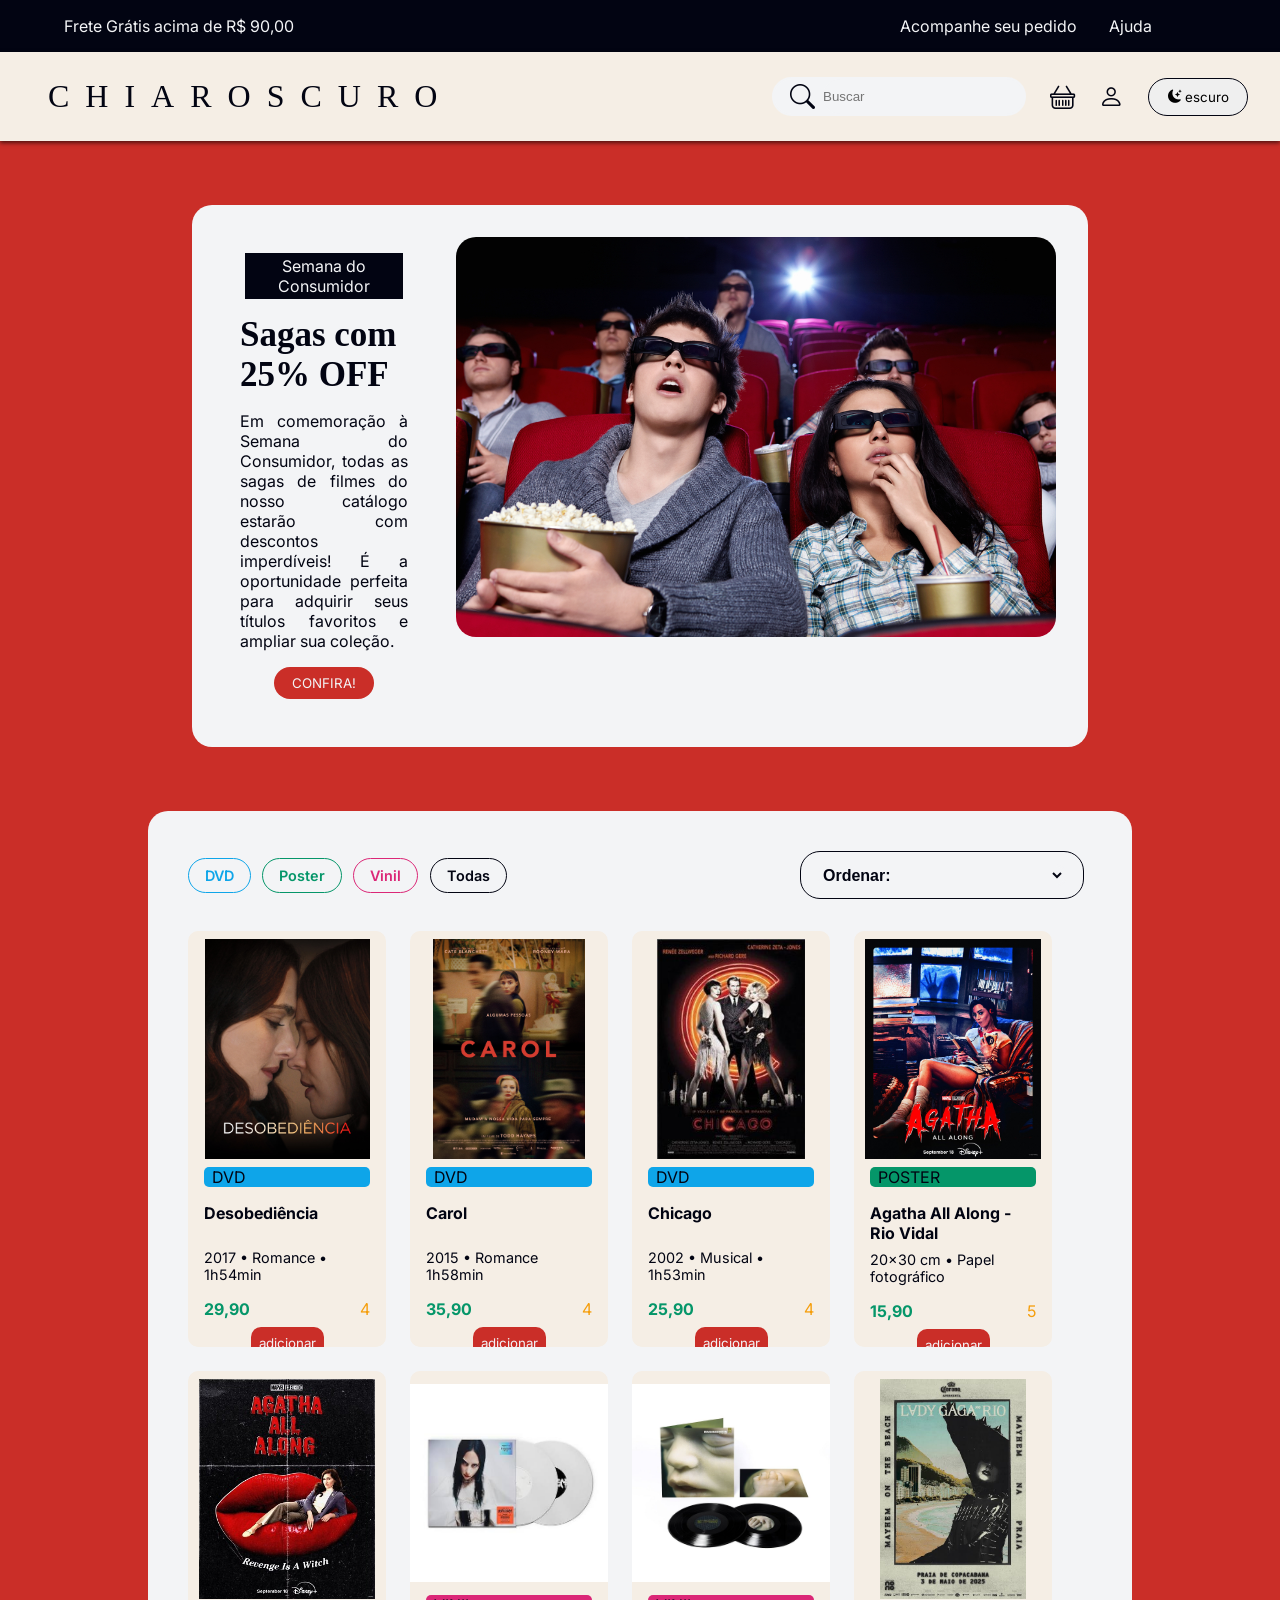
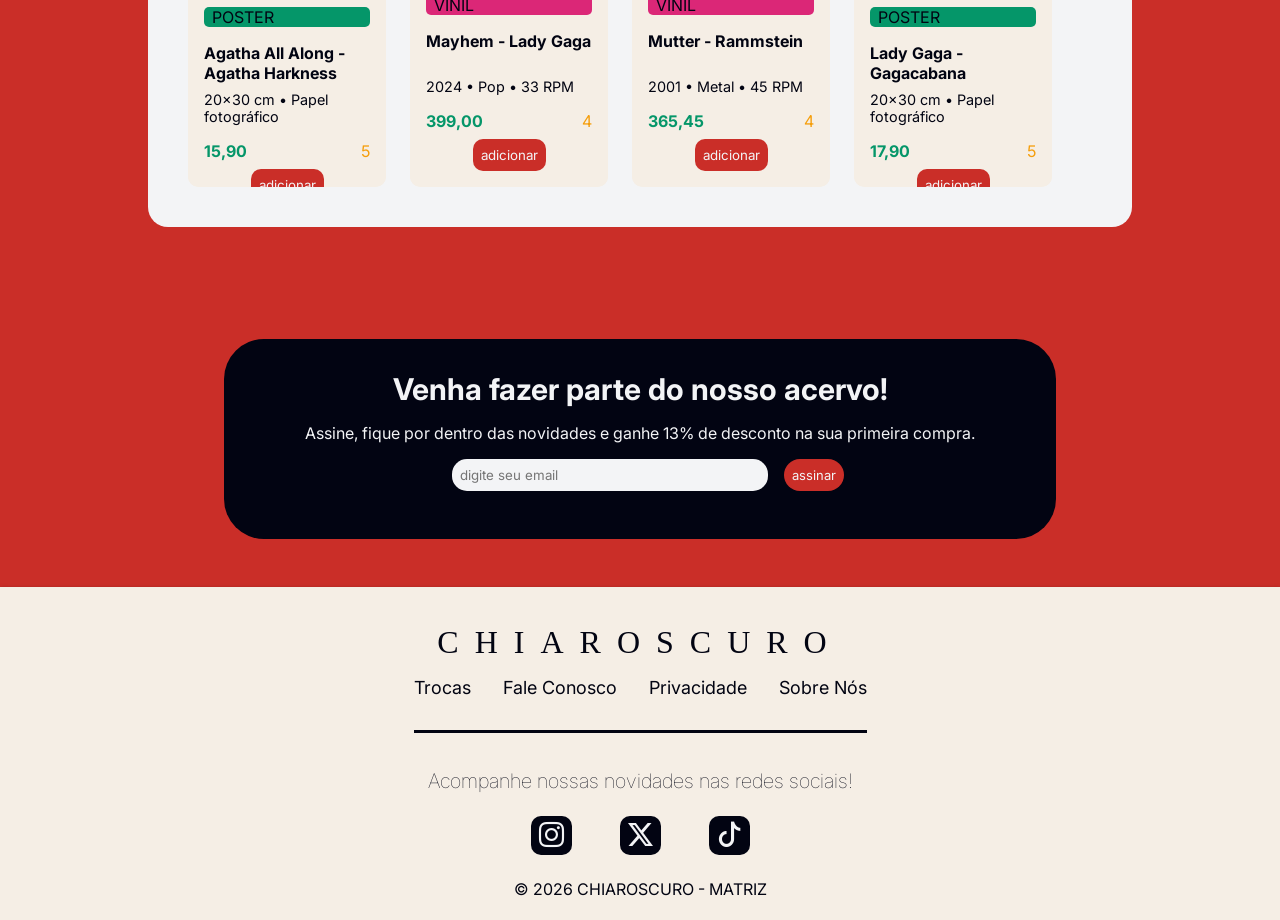
==== commit f949e126: "ordenação e filtragem de produtos" ====
--- a/index.html
+++ b/index.html
@@ -33,19 +33,20 @@
             <div class="buscar-item">
                 <i class="bi bi-search"></i>
                 <input type="search" placeholder="Buscar">
-
-                <div id="resultados-busca">
-                    <div id="grid-resultados-busca"></div>
-                </div>
             </div>
 
             <a href="carrinho.html" id="carrinho"><i class="bi bi-basket"></i></a>
-
             <a href="login.html" id="login"><i class="bi bi-person"></i></a>
-
-            <button id="botao-modo-escuro" type="button"><i class="bi bi-moon-stars-fill"></i>escuro</button>
+            <button id="botao-modo-escuro" type="button">
+                <i class="bi bi-moon-stars-fill"></i>escuro
+            </button>
 
         </div>
+
+        <div id="resultados-busca">
+            <div id="grid-resultados-busca"></div>
+        </div>
+
     </header>
 
     <main>
@@ -56,8 +57,8 @@
                     <span id="semana-consumidor">Semana do Consumidor</span>
                     <h2>Sagas com 25% OFF</h2>
                     <p>Em comemoração à Semana do Consumidor, todas as sagas de filmes do nosso catálogo estarão com descontos imperdíveis! É a oportunidade perfeita para adquirir seus títulos favoritos e ampliar sua coleção.</p>
-                    <div class="botao-vermais">
-                        <button id="vermais">CONFIRA!</button>
+                    <div class="botao-confira">
+                        <button id="confira"><a href="promocoes.html">CONFIRA!</a></button>
                     </div>
                 </article>
 
@@ -72,18 +73,18 @@
             <div class="topo-colecao-itens">
                 <div class="filtrar-produtos">
                     <button type="button">DVD</button>
-                    <button type="button">Posteres</button>
-                    <button type="button">Vinis</button>
+                    <button type="button">Poster</button>
+                    <button type="button">Vinil</button>
                     <button type="button" id="filtrar-todos">Todas</button>
                 </div>
 
                 <div class="campo-ordenacao">
                     <select id="tipo-ordenacao" name="tipo-ordenacao">
                         <option value="" selected disabled>Ordenar:</option>
-                        <option value="menor">Menor → maior</option>
-                        <option value="maior">Maior → menor</option>
-                        <option value="alfabetico">A a Z</option>
-                        <option value="ocitebafla">Z a A</option>
+                        <option value="menor">Menor para maior R$</option>
+                        <option value="maior">Maior para menor R$</option>
+                        <option value="alfabetico">alfabético A a Z</option>
+                        <option value="ocitebafla">alfabético Z a A</option>
                     </select>
                 </div>
             </div>
--- a/style.css
+++ b/style.css
@@ -20,8 +20,8 @@
     --star: #F59E0B; /*Estrelas de avaliacao*/
 
     --dvds: #0EA5E9;
-    --posteres: #059669;
-    --vinis: #DB2777;
+    --poster: #059669;
+    --vinil: #DB2777;
 
     --fonteTitulo: 'New Reader'; 
     --fontePadrao: 'Inter'; 
@@ -207,13 +207,35 @@
 #resultados-busca {
     display: none;
     position: absolute;
-    top: calc(100% + 5px);;
-    left: 0;
-    width: 100%;
-    background-color: var(--paper);
-    padding: 1rem;
-    max-height: 400px;
+    top: 100%;
+    left: 50%;
+    transform: translateX(-50%);
+
+    width: 80%;
+    max-height: 80vh;
     overflow-y: auto;
+    box-sizing: border-box;
+
+    padding: 1.5rem;
+    background-color: var(--cards-font);
+    border-radius: 15px;
+    box-shadow: 0 4px 12px rgba(0, 0, 0, 0.12);
+    z-index: 1001;
+}
+
+#grid-resultados-busca {
+    display: flex;
+    flex-wrap: wrap;
+    justify-content: center;
+    align-items: flex-start;
+    gap: 1.5rem;
+}
+
+#grid-resultados-busca .produto-info {
+    flex: 0 0 220px;
+    width: 220px;
+    height: auto;
+    min-height: 400px;
 }
 
 .busca-invalida {
@@ -227,16 +249,9 @@
     border-radius: 10px;
 }
 
-#grid-resultados-busca {
-    display: grid;
-    grid-template-columns: 1fr;
-    gap: 1rem;
-    scroll-behavior: auto;
-}
-
 .busca-sucedida {
     display: flex;
-    flex-direction: column;
+    flex-direction: row;
     max-width: 500px;
     padding: 0.7rem;
     gap: 0.3rem;
@@ -273,6 +288,12 @@
     border-radius: 20px;
     background-color: var(--cards-font);
     margin-top: 4rem;
+}
+
+.hero a {
+    text-decoration: none;
+    color: var(--cards-font);
+    font-family: var(--fontePadrao);
 }
 
 .novidades {
@@ -417,14 +438,14 @@
     border: none;
 }
 
-.filtrar-itens {
+.filtrar-produtos {
     display: flex;
     align-items: center;
     gap: 0.7rem;
     flex-wrap: wrap;
 }
 
-.filtrar-itens button {
+.filtrar-produtos button {
     background-color: transparent;
     border: 1.5px solid;
     border-radius: 20px;
@@ -437,52 +458,43 @@
     transition: all 0.3s ease;
 }
 
-.filtrar-itens button:nth-child(1) {
-    color: var(--vinis);
-    border-color: var(--vinis);
-}
-
-.filtrar-itens button:nth-child(2) {
-    color: var(--posteres);
-    border-color: var(--posteres);
-}
-
-.filtrar-itens button:nth-child(3) {
+.filtrar-produtos button:nth-child(1) {
     color: var(--dvds);
     border-color: var(--dvds);
 }
 
-.filtrar-itens button:nth-child(4) {
-    color: var(--cds);
-    border-color: var(--cds);
-}
-
-.filtrar-itens button:nth-child(1):hover {
-    background-color: var(--vinis);
-}
-
-.filtrar-itens button:nth-child(2):hover {
-    background-color: var(--posteres);
-}
-
-.filtrar-itens button:nth-child(3):hover {
+.filtrar-produtos button:nth-child(2) {
+    color: var(--poster);
+    border-color: var(--poster);
+}
+
+.filtrar-produtos button:nth-child(3) {
+    color: var(--vinil);
+    border-color: var(--vinil);
+}
+
+.filtrar-produtos button:nth-child(1):hover {
     background-color: var(--dvds);
 }
 
-.filtrar-itens button:nth-child(4):hover {
-    background-color: var(--cds);
-}
-
-.filtrar-itens button:last-child {
+.filtrar-produtos button:nth-child(2):hover {
+    background-color: var(--poster);
+}
+
+.filtrar-produtos button:nth-child(3):hover {
+    background-color: var(--vinil);
+}
+
+.filtrar-produtos button:last-child {
     color: var(--destaquePadrao);
     border-color: var(--destaquePadrao);
 }
 
-.filtrar-itens button:last-child:hover {
+.filtrar-produtos button:last-child:hover {
     background-color: var(--destaquePadrao);
 }
 
-.filtrar-itens button:hover {
+.filtrar-produtos button:hover {
     color: white;
 }
 
@@ -517,20 +529,20 @@
     text-transform: uppercase;
 }
 
-.categoriaposteres {
+.categoriaposter {
     width: 80%;
     align-self: center;
-    background-color: var(--posteres);
+    background-color: var(--poster);
     border-radius: 5px;
     color: var(--paper);
     padding-left: 0.5rem;
     text-transform: uppercase;
 }
 
-.categoriavinis {
+.categoriavinil {
     width: 80%;
     align-self: center;
-    background-color: var(--vinis);
+    background-color: var(--vinil);
     border-radius: 5px;
     color: var(--paper);
     padding-left: 0.5rem;
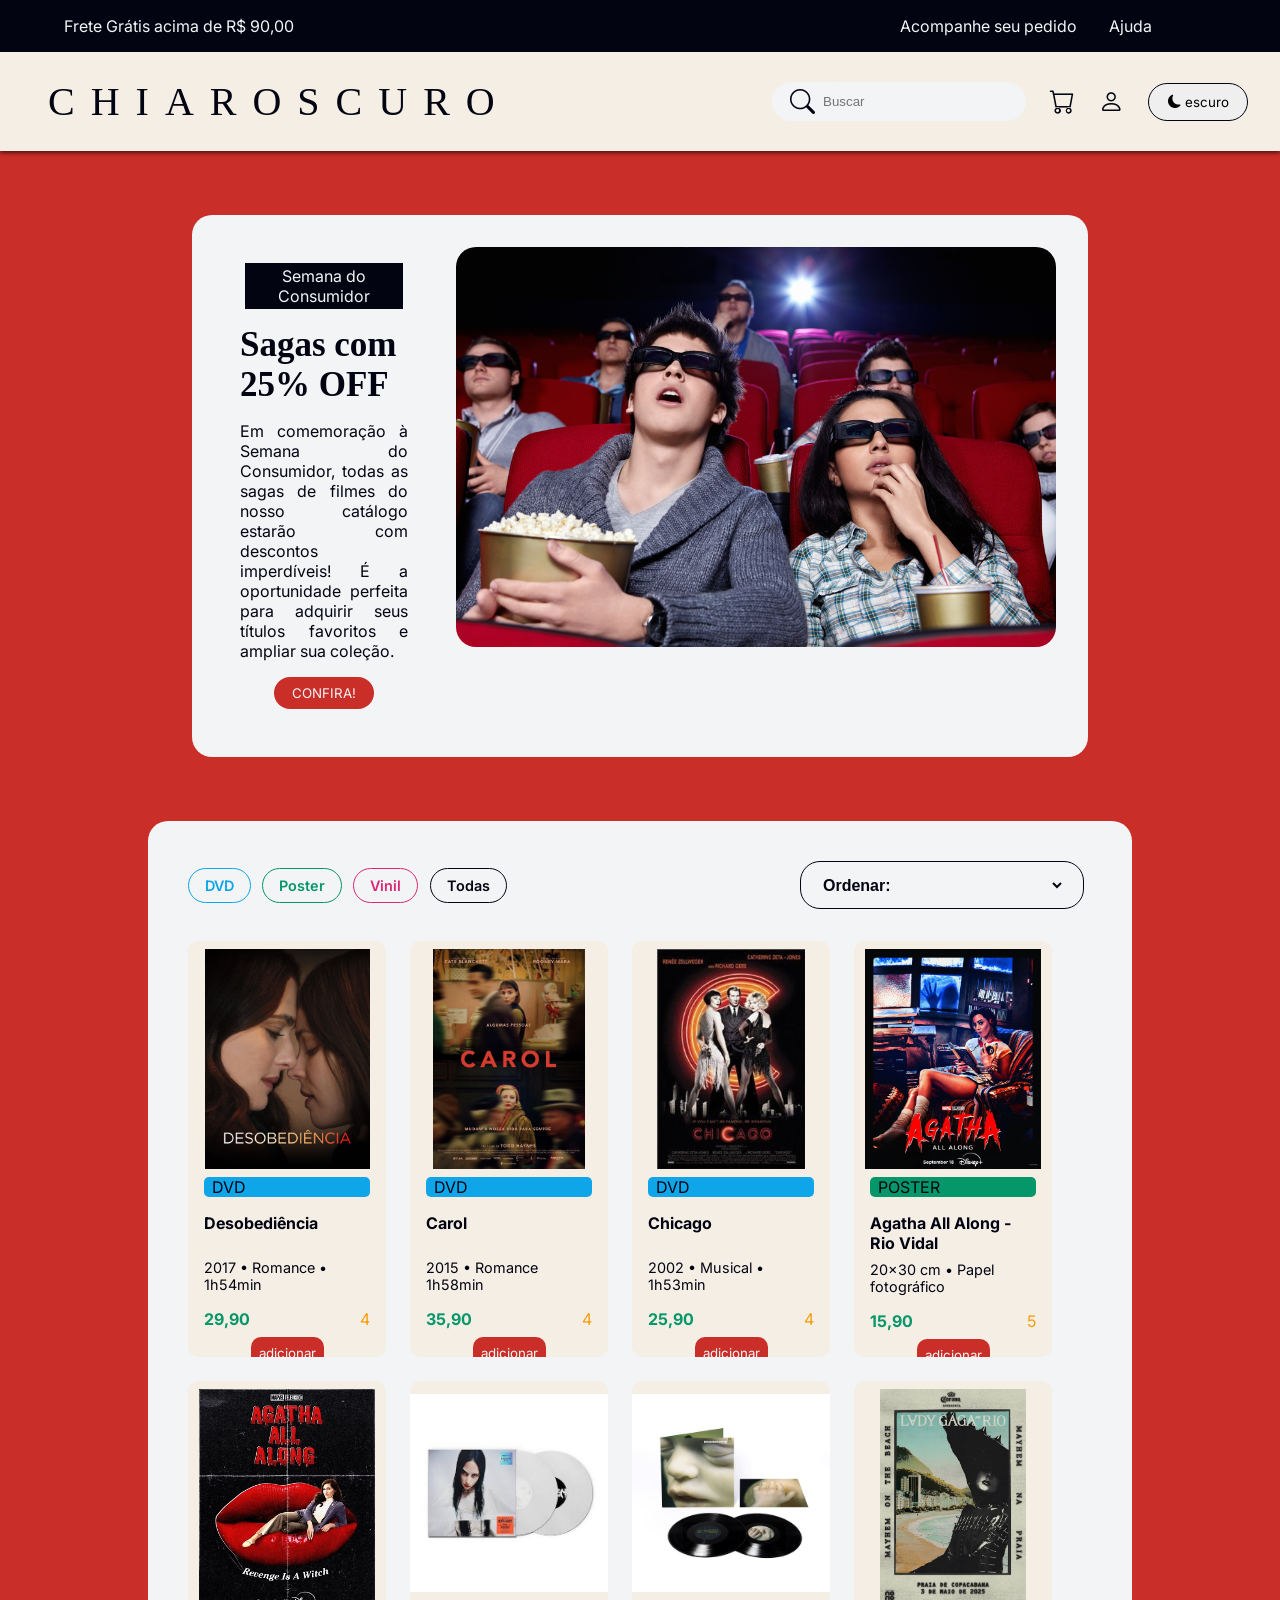
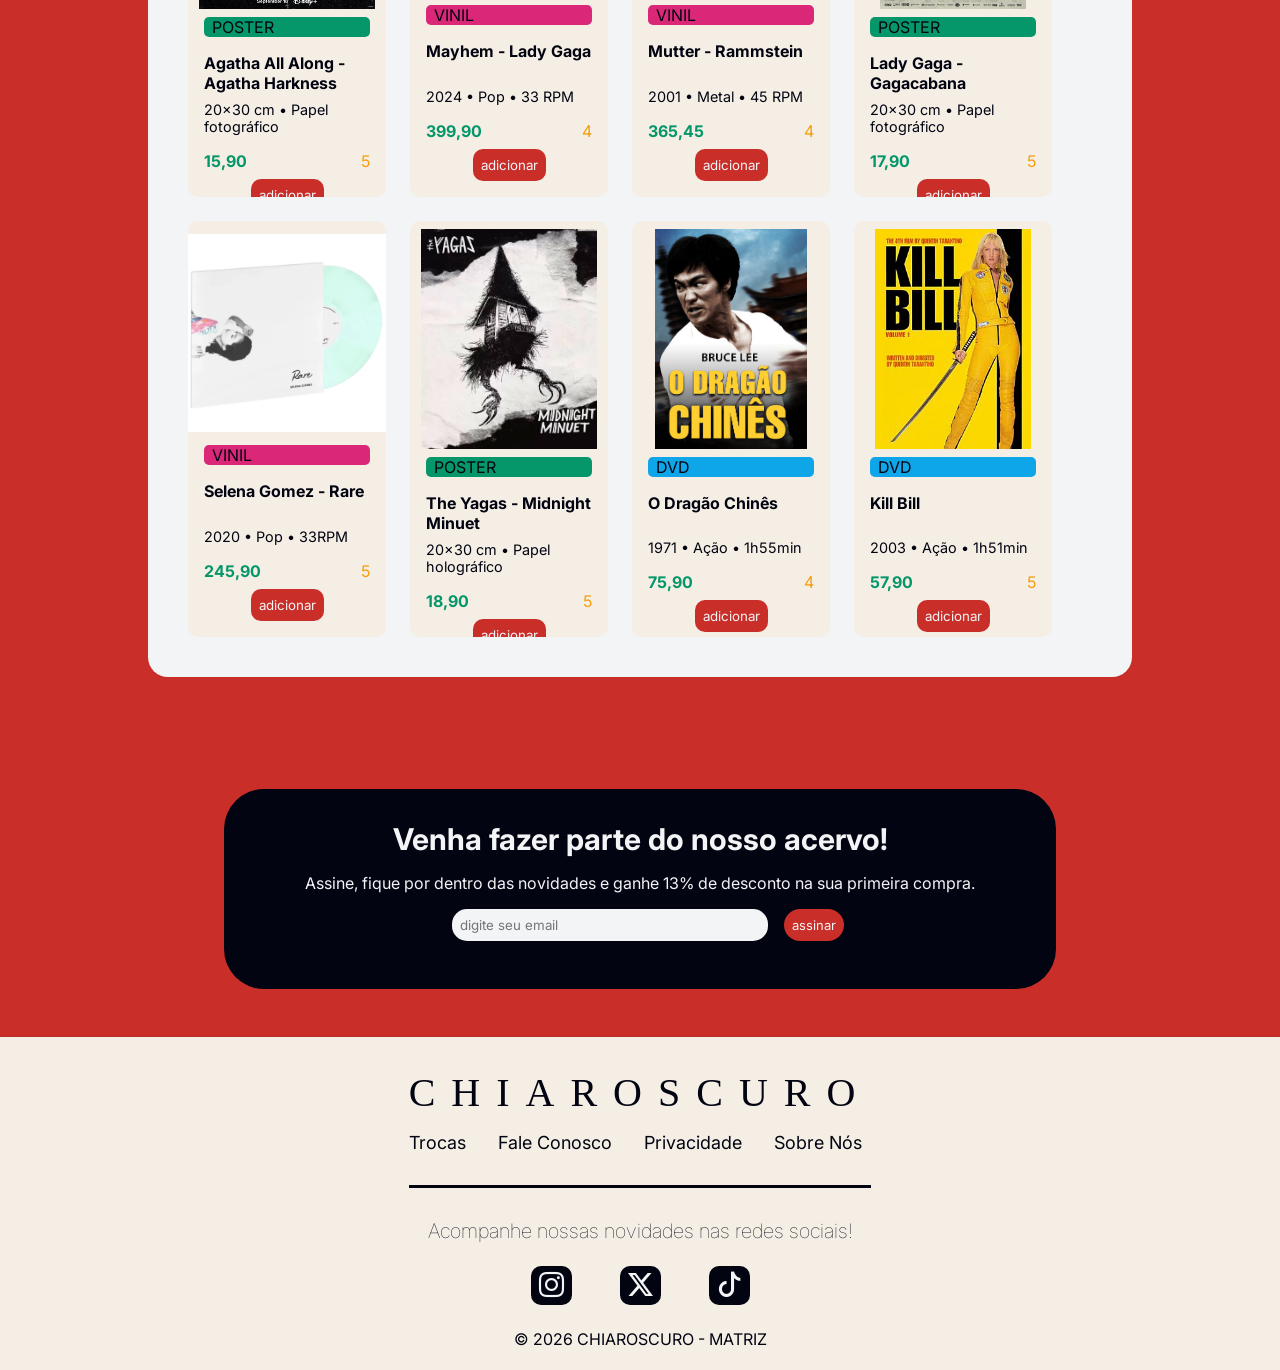
==== commit 0b1002a3: "funcionalidades menos pagamento e estrelas" ====
--- a/index.html
+++ b/index.html
@@ -17,7 +17,7 @@
         <div id="info-mais">
             <nav>
                 <ul>
-                    <li><a href="">Acompanhe seu pedido</a></li>
+                    <li><a href="outros.html#acompanhar">Acompanhe seu pedido</a></li>
                     <li><a href="#footer">Ajuda</a></li>
                 </ul>
             </nav>
@@ -35,7 +35,7 @@
                 <input type="search" placeholder="Buscar">
             </div>
 
-            <a href="carrinho.html" id="carrinho"><i class="bi bi-basket"></i></a>
+            <a href="carrinho.html" id="carrinho"><i class="bi bi-cart"></i></a>
             <a href="login.html" id="login"><i class="bi bi-person"></i></a>
             <button id="botao-modo-escuro" type="button">
                 <i class="bi bi-moon-stars-fill"></i>escuro
@@ -114,10 +114,10 @@
             <h1>CHIAROSCURO</h1>
             <nav class="info-institucional">
                 <ul>
-                    <li><a href="">Trocas</a></li>
+                    <li><a href="outros.html#trocas">Trocas</a></li>
                     <li><a href="mailto:chiaroscuro@matriz.com.br">Fale Conosco</a></li>
-                    <li><a href="">Privacidade</a></li>
-                    <li><a href="">Sobre Nós</a></li>
+                    <li><a href="outros.html#privacidade">Privacidade</a></li>
+                    <li><a href="outros.html#sobre">Sobre Nós</a></li>
                 </ul>
             </nav>
         </div>
@@ -134,6 +134,8 @@
         </div>
 
     </footer>
-    <script src="script.js"></script>
+    <script src="js/Produto.js"></script>
+    <script src="js/classe-carrinho.js"></script>
+    <script src="js/script.js"></script>
 </body>
 </html>
--- a/style.css
+++ b/style.css
@@ -247,6 +247,7 @@
 
 .busca-invalida img {
     border-radius: 10px;
+    width: 200px;
 }
 
 .busca-sucedida {
@@ -724,6 +725,199 @@
     color: var(--cards-font);
 }
 
+/***************************
+    CARRINHO.HTML
+***************************/
+
+.container-carrinho {
+    width: 70%;
+    margin: 2rem auto;
+    padding: 3rem;
+    box-sizing: border-box;
+    border-radius: 20px;
+    background-color: var(--cards-font);
+}
+
+.info-pedido {
+    display: flex;
+    justify-content: center;
+    align-items: center;
+}
+
+.info-pedido h1 {
+    margin-bottom: 2rem;
+}
+
+/* ORGANIZAÇÃO DO PEDIDO */
+
+.container-pedido {
+    display: grid;
+    grid-template-columns: 2fr 1fr;
+    gap: 1.5rem;
+}
+
+.itens-pedido,
+.resumo-pedido {
+    border: 3px dotted var(--corDestaquePadrao);
+    border-radius: 10px;
+    background-color: var(--destaquePagina);
+}
+
+.itens-pedido {
+    min-height: 100px;
+    padding: 2rem;
+    box-sizing: border-box;
+}
+
+.itens-pedido h2 {
+    display: flex;
+    justify-content: center;
+    margin-bottom: 1.5rem;
+}
+
+/* CARRINHO VAZIO */
+
+#carrinho-vazio {
+    text-align: center;
+}
+
+#carrinho-vazio p {
+    font-size: 18px;
+    margin-bottom: 1rem;
+}
+
+/* LISTA DE PRODUTOS */
+
+#container-itens-pedido {
+    display: flex;
+    flex-direction: column;
+    align-items: flex-start;
+    gap: 1rem;
+
+    max-height: 400px;
+    overflow-y: auto;
+    box-sizing: border-box;
+    padding: 1rem;
+}
+
+.item-carrinho {
+    display: flex;
+    align-items: center;
+    gap: 1rem;
+    width: 100%;
+    box-sizing: border-box;
+}
+
+h1 {
+    font-size: 40px;
+    font-family: var(--fonteTitulo);
+}
+
+.item-carrinho img {
+    width: 100px;
+    height: 150px;
+    object-fit: cover;
+}
+
+.info-item-carrinho {
+    flex: 1;
+}
+
+.info-item-carrinho h3 {
+    margin-bottom: 0.5rem;
+}
+
+.info-item-carrinho p {
+    margin: 0.2rem 0;
+}
+
+.apagar-item {
+    border: none;
+    background: transparent;
+    font-size: 24px;
+    cursor: pointer;
+    padding-right: 1rem;
+}
+
+/* RESUMO DO PEDIDO */
+
+.resumo-pedido {
+    padding: 2rem;
+    height: fit-content;
+    box-sizing: border-box;
+}
+
+.resumo-pedido h2 {
+    margin-bottom: 2rem;
+}
+
+.valor-pedido,
+.valor-total,
+.res-tipo-pedido {
+    display: flex;
+    justify-content: space-between;
+    align-items: center;
+    gap: 1rem;
+}
+
+.valor-pedido,
+.res-tipo-pedido {
+    padding-bottom: 1rem;
+}
+
+.valor-total {
+    margin-top: 1rem;
+    padding-top: 1rem;
+    border-top: 2px solid var(--corDestaquePadrao);
+    font-size: 20px;
+    font-weight: bold;
+}
+
+/* BOTÕES */
+
+.alterar-quantidade {
+    border: none;
+    background-color: var(--fundoPagina);
+    color: var(--cards-font);
+}
+
+.resumo-pedido-botoes {
+    display: flex;
+    flex-direction: column;
+    align-items: center;
+    justify-content: center;
+}
+
+#ir-pagamento {
+    width: 100%;
+    margin-top: 2rem;
+    padding: 0.8rem;
+
+    border: none;
+    border-radius: 20px;
+
+    background-color: var(--cards-font);
+    color: var(--destaquePadrao);
+
+    font-family: var(--fontePadrao);
+    font-size: 18px;
+}
+
+#zerar-pedido {
+    width: 110px;
+    white-space: nowrap;
+    margin-top: 0.5rem;
+    padding: 0.5rem;
+    border: none;
+    border-radius: 20px;
+
+    background-color: var(--fundoPagina);
+    color: var(--cards-font);
+
+    font-family: var(--fontePadrao);
+    font-size: 16px;
+}
+
 /***********************
     MODO - ESCURO
 ***********************/
@@ -736,7 +930,367 @@
     --cards-font: #353535;
 }
 
-.modo-escuro .botao-adicionar {
+.modo-escuro .botao-adicionar, .modo-escuro #zerar-pedido {
     background-color: #ca2e28;
     color: #F3F4F6;
+}
+
+/* RESPONSIVIDADE */
+
+@media (max-width: 900px) {
+    .container-carrinho {
+        width: 90%;
+        padding: 2rem;
+    }
+
+    .container-pedido {
+        grid-template-columns: 1fr;
+    }
+}
+
+@media (max-width: 500px) {
+    .container-carrinho {
+        width: 95%;
+        padding: 1rem;
+    }
+
+    .itens-pedido,
+    .resumo-pedido {
+        padding: 1rem;
+    }
+
+    .item-carrinho img {
+        width: 75px;
+        height: 75px;
+    }
+}
+
+/****************************
+    LOGIN E CADASTRO
+****************************/
+
+.area-autenticacao {
+    color: var(--destaquePadrao);
+    min-height: 65vh;
+}
+
+.titulo-autenticacao {
+    text-align: center;
+}
+
+.titulo-autenticacao h2 {
+    font-family: var(--fontePadrao);
+    font-size: 20px;
+    letter-spacing: 0.4rem;
+    margin: 2rem;
+}
+
+.titulo-autenticacao p,
+.descricao-autenticacao {
+    color: var(--destaquePadrao);
+    opacity: 0.8;
+}
+
+.formularios-autenticacao {
+    display: grid;
+    grid-template-columns: repeat(2, minmax(0, 1fr));
+    max-width: 950px;
+    margin: auto;
+    gap: 2rem;
+}
+
+.bloco-autenticacao {
+    background-color: var(--cards-font);
+    color: var(--destaquePadrao);
+    padding: 2.5rem;
+    border-radius: 12px;
+    box-shadow: var(--sombreamento);
+}
+
+.bloco-autenticacao h3 {
+    font-family: var(--fonteTitulo);
+    font-size: 1.7rem;
+    margin-bottom: 0.7rem;
+}
+
+.descricao-autenticacao {
+    font-size: 0.9rem;
+    margin-bottom: 2rem;
+}
+
+.campo-autenticacao {
+    display: flex;
+    flex-direction: column;
+    gap: 0.5rem;
+    margin-bottom: 1.3rem;
+}
+
+.campo-autenticacao label {
+    font-size: 0.9rem;
+    font-weight: 600;
+}
+
+.campo-autenticacao input {
+    width: 100%;
+    box-sizing: border-box;
+    padding: 0.9rem;
+    border: 1px solid #aaa;
+    border-radius: 6px;
+    background-color: var(--destaquePagina);
+    color: var(--destaquePadrao);
+    font-family: var(--fontePadrao);
+}
+
+.campo-autenticacao input:focus {
+    outline: 2px solid var(--fundoPagina);
+    outline-offset: 2px;
+}
+
+.campo-autenticacao small {
+    font-size: 0.75rem;
+    opacity: 0.75;
+}
+
+.botao-autenticacao {
+    width: 100%;
+    padding: 0.9rem;
+    margin-top: 0.5rem;
+    border: none;
+    border-radius: 6px;
+    background-color: var(--fundoPagina);
+    color: #fff;
+    font-weight: 600;
+}
+
+#mensagem-autenticacao {
+    text-align: center;
+    margin: 1.5rem auto 0;
+    font-weight: 600;
+}
+
+#mensagem-autenticacao.erro {
+    color: #c62828;
+}
+
+#mensagem-autenticacao.sucesso {
+    color: #168044;
+}
+
+@media (max-width: 700px) {
+    .formularios-autenticacao {
+        grid-template-columns: 1fr;
+    }
+
+    .area-autenticacao {
+        padding: 3rem 1rem;
+    }
+
+    .bloco-autenticacao {
+        padding: 1.5rem;
+    }
+
+    .titulo-autenticacao h2 {
+        font-size: 1.8rem;
+    }
+}
+
+/* PÁGINA DE INFORMAÇÕES */
+
+.pagina-informacoes {
+    color: var(--destaquePadrao);
+    padding: 3rem 8%;
+}
+
+.introducao-informacoes {
+    text-align: center;
+    margin-bottom: 2.5rem;
+}
+
+.introducao-informacoes h2 {
+    font-family: var(--fonteTitulo);
+    font-size: 2.5rem;
+    margin: 0.7rem 0;
+}
+
+.subtitulo-informacoes {
+    letter-spacing: 3px;
+    font-size: 0.8rem;
+    font-weight: bold; 
+}
+
+.secao-informacoes {
+    max-width: 1000px;
+    margin: 0 auto 2rem;
+    padding: 2.5rem;
+    background-color: var(--destaquePagina);
+    color: var(--destaquePadrao);
+    border-radius: 12px;
+    box-shadow: var(--sombreamento);
+    scroll-margin-top: 2rem;
+}
+
+.cabecalho-secao {
+    margin-bottom: 2rem;
+}
+
+.cabecalho-secao span {
+    font-size: 0.75rem;
+    letter-spacing: 2px;
+}
+
+.cabecalho-secao h2 {
+    font-family: var(--fonteTitulo);
+    font-size: 2rem;
+    margin: 0.5rem 0;
+}
+
+
+/* FORMULÁRIO DE TROCA */
+
+.formulario-informacoes {
+    display: grid;
+    grid-template-columns: 1fr 1fr;
+    gap: 3rem;
+    max-width: 850px;
+    margin: 0 auto;
+}
+
+.campo-informacao {
+    display: flex;
+    flex-direction: column;
+    gap: 0.6rem;
+}
+
+.campo-informacao label {
+    font-size: 0.9rem;
+    font-weight: 600;
+}
+
+.campo-informacao input,
+.campo-informacao select,
+.campo-informacao textarea {
+    width: 100%;
+    padding: 0.9rem 1rem;
+    border: 1px solid var(--destaquePadrao);
+    border-radius: 5px;
+    background-color: var(--destaquePagina);
+    color: var(--destaquePadrao);
+    font-family: var(--fontePadrao);
+    font-size: 0.9rem;
+    outline: none;
+}
+
+.campo-informacao input:focus,
+.campo-informacao select:focus,
+.campo-informacao textarea:focus {
+    border-color: var(--fundoPagina);
+}
+
+.campo-informacao textarea {
+    resize: vertical;
+}
+
+.campo-completo {
+    grid-column: 1 / -1;
+}
+
+/* RASTREAMENTO */
+
+.formulario-rastreamento {
+    max-width: 550px;
+    margin-bottom: 2rem;
+}
+
+.formulario-rastreamento label {
+    display: block;
+    margin-bottom: 0.6rem;
+}
+
+.campo-rastreamento {
+    display: flex;
+    gap: 0.5rem;
+}
+
+.campo-rastreamento button {
+    padding: 0 1.2rem;
+    border: none;
+    border-radius: 5px;
+    background-color: var(--fundoPagina);
+    color: white;
+    cursor: pointer;
+}
+
+/* RASTREA */
+
+.formulario-rastreamento {
+    max-width: 550px;
+    margin-bottom: 2rem;
+}
+
+.formulario-rastreamento label {
+    display: block;
+    margin-bottom: 0.6rem;
+}
+
+.campo-rastreamento {
+    display: flex;
+    gap: 0.5rem;
+}
+
+.resultado-rastreamento {
+    background-color: var(--destaquePagina);
+    color: var(--destaquePadrao);
+    padding: 2rem;
+    border-radius: 8px;
+}
+
+/* PRIVACIDADE */
+
+.texto-informativo {
+    line-height: 1.8;
+}
+
+.texto-informativo h3 {
+    margin-top: 1.8rem;
+}
+
+/* SOBRE NÓS */
+
+.sobre-nos {
+    display: grid;
+    grid-template-columns: 1.5fr 1fr;
+    gap: 2rem;
+    align-items: center;
+    line-height: 1.8;
+}
+
+.sobre-nos h3 {
+    font-family: var(--fonteTitulo);
+    font-size: 1.5rem;
+}
+
+/* RESPONSIVIDADE */
+
+@media (max-width: 650px) {
+    .pagina-informacoes {
+        padding: 2rem 5%;
+    }
+
+    .formulario-informacoes,
+    .sobre-nos {
+        grid-template-columns: 1fr;
+    }
+
+    .campo-completo {
+        grid-column: auto;
+    }
+
+    .menu-informacoes {
+        flex-direction: column;
+        align-items: center;
+    }
+
+    .introducao-informacoes h2 {
+        font-size: 2rem;
+    }
 }
